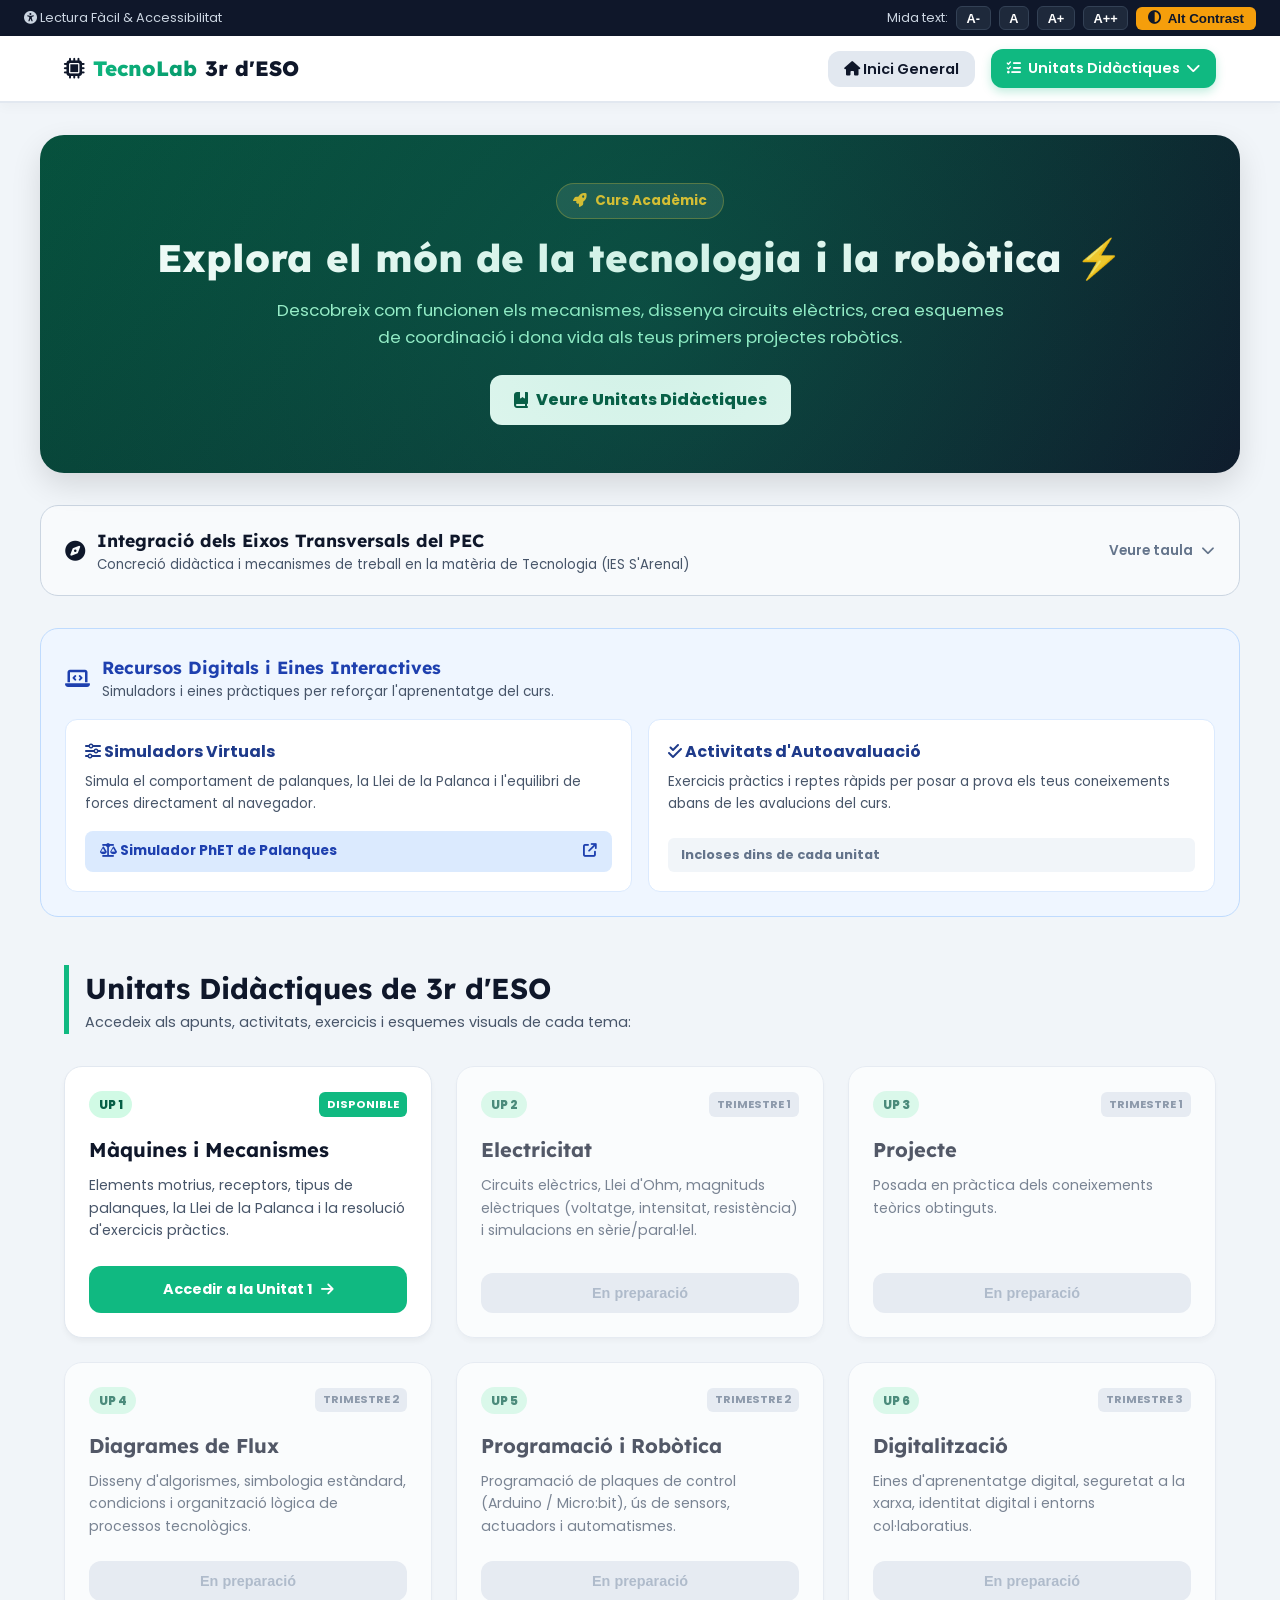
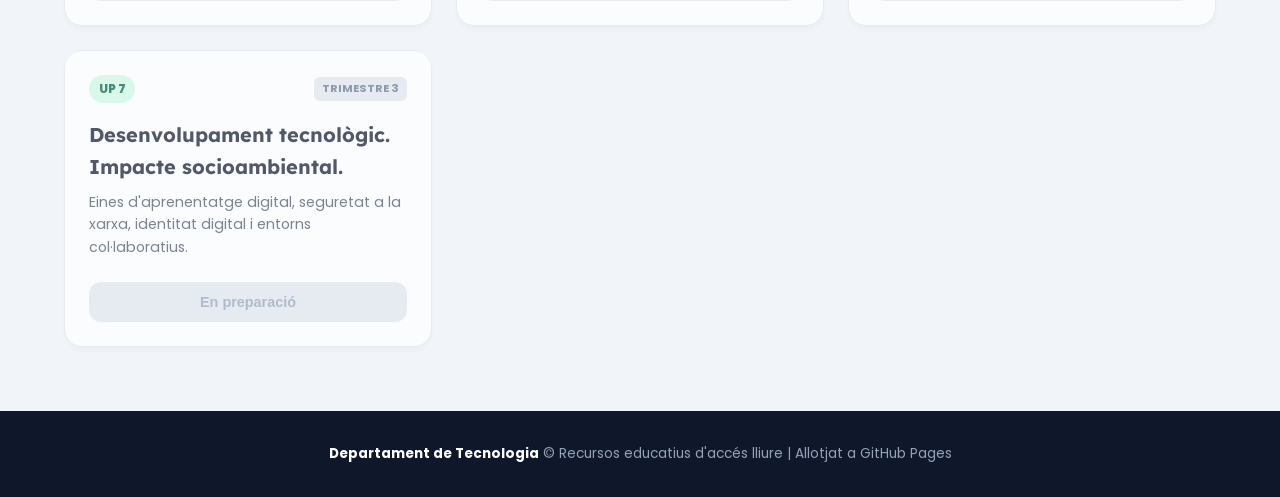
==== 3eso/index.html @ e0a0b4c8 "menu desplegable" ====
<!DOCTYPE html>
<html lang="ca" class="scroll-smooth">
<head>
    <meta charset="UTF-8">
    <meta name="viewport" content="width=device-width, initial-scale=1.0">
    <title>3r d'ESO - Tecnologia | TecnoLab</title>
    <!-- Fonts modernes i accessibles -->
    <link rel="preconnect" href="https://fonts.googleapis.com">
    <link rel="preconnect" href="https://fonts.gstatic.com" crossorigin>
    <link href="https://fonts.googleapis.com/css2?family=Lexend:wght@400;600;800&family=Poppins:wght@400;600;700&display=swap" rel="stylesheet">
    <!-- FontAwesome per a icones molones -->
    <link rel="stylesheet" href="https://cdnjs.cloudflare.com/ajax/libs/font-awesome/6.4.0/css/all.min.css">
    
    <style>
        :root {
            --primary: #10b981;
            --primary-hover: #059669;
            --accent: #f59e0b;
            --bg-main: #f1f5f9;
            --card-bg: #ffffff;
            --text-main: #0f172a;
            --text-muted: #475569;
            --radius: 18px;
        }

        * {
            box-sizing: border-box;
            margin: 0;
            padding: 0;
        }

        body {
            font-family: 'Poppins', sans-serif;
            line-height: 1.6;
            color: var(--text-main);
            background-color: var(--bg-main);
            transition: all 0.2s ease;
        }

        /* Ajustos d'accessibilitat de mida de font */
        body.font-size-sm { font-size: 14px; }
        body.font-size-base { font-size: 16px; }
        body.font-size-lg { font-size: 18px; }
        body.font-size-xl { font-size: 20px; }

        /* Mode Alt Contrast */
        body.high-contrast {
            background-color: #000000 !important;
            color: #ffffff !important;
        }
        body.high-contrast header,
        body.high-contrast .card,
        body.high-contrast .recursos-box,
        body.high-contrast .accessibility-bar {
            background-color: #121212 !important;
            color: #ffffff !important;
            border-color: #ffff00 !important;
        }
        body.high-contrast .text-muted,
        body.high-contrast p {
            color: #e2e8f0 !important;
        }
        body.high-contrast a {
            color: #ffff00 !important;
        }

        h1, h2, h3, .logo {
            font-family: 'Lexend', sans-serif;
        }

        /* Barra d'Accessibilitat */
        .accessibility-bar {
            background-color: #0f172a;
            color: #cbd5e1;
            font-size: 0.8rem;
            padding: 0.4rem 1.5rem;
            display: flex;
            justify-content: space-between;
            align-items: center;
            flex-wrap: wrap;
            gap: 0.5rem;
        }

        .access-controls {
            display: flex;
            align-items: center;
            gap: 0.5rem;
        }

        .btn-access {
            background-color: #1e293b;
            color: white;
            border: 1px solid #334155;
            padding: 0.2rem 0.6rem;
            border-radius: 6px;
            cursor: pointer;
            font-weight: bold;
            font-size: 0.8rem;
            transition: background 0.2s;
        }

        .btn-access:hover {
            background-color: #334155;
        }

        .btn-contrast {
            background-color: #f59e0b;
            color: #0f172a;
            font-weight: 700;
            border: none;
            padding: 0.25rem 0.75rem;
            border-radius: 6px;
            cursor: pointer;
            display: flex;
            align-items: center;
            gap: 0.4rem;
        }

        /* Capçalera i Navegació */
        header {
            background-color: rgba(255, 255, 255, 0.95);
            backdrop-filter: blur(8px);
            border-bottom: 2px solid #e2e8f0;
            position: sticky;
            top: 0;
            z-index: 1000;
            box-shadow: 0 4px 12px rgba(0,0,0,0.03);
        }

        .header-container {
            max-width: 1200px;
            margin: 0 auto;
            display: flex;
            justify-content: space-between;
            align-items: center;
            padding: 0.8rem 1.5rem;
        }

        .logo a {
            font-size: 1.3rem;
            font-weight: 800;
            color: var(--text-main);
            text-decoration: none;
            display: flex;
            align-items: center;
            gap: 0.5rem;
        }

        .logo span {
            background: linear-gradient(135deg, #10b981, #059669);
            -webkit-background-clip: text;
            -webkit-text-fill-color: transparent;
        }

        nav ul {
            list-style: none;
            display: flex;
            gap: 1rem;
            align-items: center;
        }

        nav a {
            text-decoration: none;
            color: var(--text-main);
            font-weight: 600;
            font-size: 0.9rem;
            padding: 0.5rem 1rem;
            border-radius: 12px;
            transition: all 0.2s ease;
        }

        .btn-home {
            background-color: #e2e8f0;
        }
        .btn-home:hover {
            background-color: #cbd5e1;
        }

        /* Submenús */
        .dropdown {
            position: relative;
        }

        .btn-dropdown {
            background-color: var(--primary);
            color: white !important;
            box-shadow: 0 4px 10px rgba(16, 185, 129, 0.25);
            display: flex;
            align-items: center;
            gap: 0.4rem;
        }

        .btn-dropdown:hover {
            background-color: var(--primary-hover);
        }

        .dropdown-menu {
            display: none;
            position: absolute;
            right: 0;
            top: 110%;
            background-color: #ffffff;
            box-shadow: 0 10px 25px -5px rgba(0, 0, 0, 0.1);
            border: 1px solid #e2e8f0;
            border-radius: 14px;
            min-width: 260px;
            flex-direction: column;
            overflow: hidden;
            padding: 0.4rem;
        }

        .dropdown:hover .dropdown-menu {
            display: flex;
        }

        .dropdown-menu a {
            padding: 0.65rem 0.9rem;
            border-radius: 8px;
            display: flex;
            align-items: center;
            gap: 0.5rem;
            font-size: 0.85rem;
        }

        .dropdown-menu a:hover {
            background-color: #f1f5f9;
        }

        /* Banner Hero */
        .hero {
            max-width: 1200px;
            margin: 2rem auto;
            padding: 3rem 1.5rem;
            text-align: center;
            background: linear-gradient(135deg, #064e3b, #0f172a);
            color: white;
            border-radius: 24px;
            box-shadow: 0 12px 30px rgba(0, 0, 0, 0.12);
            position: relative;
            overflow: hidden;
        }

        .hero::before {
            content: "";
            position: absolute;
            top: -50%;
            left: -50%;
            width: 200%;
            height: 200%;
            background: radial-gradient(circle, rgba(16, 185, 129, 0.2) 0%, transparent 60%);
            pointer-events: none;
        }

        .hero-badge {
            display: inline-flex;
            align-items: center;
            gap: 0.5rem;
            background-color: rgba(255, 255, 255, 0.1);
            color: #fbbf24;
            padding: 0.4rem 1rem;
            border-radius: 30px;
            font-size: 0.85rem;
            font-weight: 700;
            margin-bottom: 1rem;
            border: 1px solid rgba(251, 191, 36, 0.3);
        }

        .hero h1 {
            font-size: 2.4rem;
            font-weight: 800;
            margin-bottom: 1rem;
            line-height: 1.2;
        }

        .hero p {
            font-size: 1.05rem;
            color: #a7f3d0;
            max-width: 750px;
            margin: 0 auto 1.5rem auto;
        }

        .btn-hero {
            display: inline-flex;
            align-items: center;
            gap: 0.5rem;
            background-color: white;
            color: #064e3b;
            font-weight: 800;
            padding: 0.75rem 1.5rem;
            border-radius: 12px;
            text-decoration: none;
            transition: all 0.2s ease;
        }

        .btn-hero:hover {
            background-color: #d1fae5;
            transform: translateY(-2px);
        }

        /* Secció Recursos Generals */
        .recursos-box {
            max-width: 1200px;
            margin: 2rem auto;
            padding: 1.5rem;
            background-color: #eff6ff;
            border: 1px solid #bfdbfe;
            border-radius: var(--radius);
        }

        .recursos-title {
            display: flex;
            align-items: center;
            gap: 0.75rem;
            margin-bottom: 1rem;
            color: #1e40af;
        }

        .recursos-grid {
            display: grid;
            grid-template-columns: repeat(auto-fit, minmax(280px, 1fr));
            gap: 1rem;
        }

        .recurs-card {
            background: white;
            padding: 1.2rem;
            border-radius: 12px;
            border: 1px solid #dbeafe;
            display: flex;
            flex-direction: column;
            justify-content: space-between;
        }

        .recurs-card h4 {
            font-size: 1rem;
            color: #1e3a8a;
            margin-bottom: 0.4rem;
        }

        .recurs-card p {
            font-size: 0.85rem;
            color: #475569;
            margin-bottom: 1rem;
        }

        .btn-simulador {
            display: inline-flex;
            align-items: center;
            justify-content: space-between;
            background-color: #dbeafe;
            color: #1e40af;
            font-weight: 700;
            font-size: 0.85rem;
            padding: 0.6rem 0.9rem;
            border-radius: 8px;
            text-decoration: none;
            transition: background 0.2s;
        }

        .btn-simulador:hover {
            background-color: #bfdbfe;
        }

        /* Secció d'Unitats Didàctiques */
        .section-container {
            max-width: 1200px;
            margin: 3rem auto;
            padding: 0 1.5rem;
        }

        .section-header {
            margin-bottom: 2rem;
            border-left: 5px solid var(--primary);
            padding-left: 1rem;
        }

        .section-header h2 {
            font-size: 1.8rem;
            color: var(--text-main);
        }

        .units-grid {
            display: grid;
            grid-template-columns: repeat(auto-fit, minmax(280px, 1fr));
            gap: 1.5rem;
        }

        .unit-card {
            background-color: var(--card-bg);
            border-radius: var(--radius);
            border: 1px solid #e2e8f0;
            padding: 1.5rem;
            box-shadow: 0 4px 6px -1px rgba(0,0,0,0.05);
            transition: all 0.3s ease;
            display: flex;
            flex-direction: column;
            justify-content: space-between;
        }

        .unit-card:hover {
            transform: translateY(-5px);
            box-shadow: 0 15px 20px -5px rgba(0, 0, 0, 0.08);
        }

        .unit-card.disabled {
            opacity: 0.7;
        }

        .unit-card.disabled:hover {
            transform: none;
            box-shadow: 0 4px 6px -1px rgba(0,0,0,0.05);
        }

        .card-top {
            display: flex;
            justify-content: space-between;
            align-items: center;
            margin-bottom: 1rem;
        }

        .badge-ud {
            background-color: #d1fae5;
            color: #065f46;
            font-weight: 800;
            font-size: 0.75rem;
            padding: 0.25rem 0.6rem;
            border-radius: 20px;
            text-transform: uppercase;
        }

        .badge-status {
            font-size: 0.7rem;
            font-weight: 700;
            padding: 0.2rem 0.5rem;
            border-radius: 6px;
            text-transform: uppercase;
        }

        .status-available {
            background-color: #10b981;
            color: white;
        }

        .status-pending {
            background-color: #e2e8f0;
            color: #64748b;
        }

        .unit-card h3 {
            font-size: 1.25rem;
            margin-bottom: 0.5rem;
            color: var(--text-main);
        }

        .unit-card p {
            font-size: 0.88rem;
            color: var(--text-muted);
            margin-bottom: 1.5rem;
        }

        .btn-unit {
            display: flex;
            align-items: center;
            justify-content: center;
            gap: 0.5rem;
            width: 100%;
            text-decoration: none;
            padding: 0.75rem 1rem;
            border-radius: 12px;
            font-weight: 700;
            font-size: 0.9rem;
            transition: all 0.2s;
            border: none;
        }

        .btn-available {
            background-color: var(--primary);
            color: white;
            cursor: pointer;
        }

        .btn-available:hover {
            background-color: var(--primary-hover);
        }

        .btn-disabled {
            background-color: #e2e8f0;
            color: #94a3b8;
            cursor: not-allowed;
        }

        footer {
            background-color: #0f172a;
            color: #94a3b8;
            text-align: center;
            padding: 2rem 1rem;
            font-size: 0.85rem;
            margin-top: 4rem;
        }

        footer strong { color: white; }

        @media (max-width: 768px) {
            .header-container {
                flex-direction: column;
                gap: 1rem;
            }
            .hero h1 { font-size: 1.8rem; }
            .hero p { font-size: 0.95rem; }
        }
    </style>
</head>
<body class="font-size-base">

    <!-- Barra d'Accessibilitat -->
    <div class="accessibility-bar">
        <div>
            <i class="fa-solid fa-universal-access text-yellow-400"></i>
            <span>Lectura Fàcil & Accessibilitat</span>
        </div>
        <div class="access-controls">
            <span>Mida text:</span>
            <button onclick="setFontSize('sm')" class="btn-access" title="Text Petit">A-</button>
            <button onclick="setFontSize('base')" class="btn-access" title="Text Normal">A</button>
            <button onclick="setFontSize('lg')" class="btn-access" title="Text Gran">A+</button>
            <button onclick="setFontSize('xl')" class="btn-access" title="Text Molt Gran">A++</button>
            <button onclick="toggleHighContrast()" class="btn-contrast">
                <i class="fa-solid fa-circle-half-stroke"></i> Alt Contrast
            </button>
        </div>
    </div>

    <header>
        <div class="header-container">
            <div class="logo">
                <a href="../index.html">
                    <i class="fa-solid fa-microchip text-emerald-600"></i>
                    <span>TecnoLab</span> 3r d'ESO
                </a>
            </div>
            
            <nav>
                <ul>
                    <li><a href="../index.html" class="btn-home"><i class="fa-solid fa-house"></i> Inici General</a></li>
                    
                    <li class="dropdown">
                        <a href="#" class="btn-dropdown"><i class="fa-solid fa-list-check"></i> Unitats Didàctiques <i class="fa-solid fa-chevron-down text-xs"></i></a>
                        <div class="dropdown-menu">
                            <a href="3ESO_U1_espai_estudi.html"><i class="fa-solid fa-gears text-emerald-600"></i> UP 1: Màquines i Mecanismes</a>
                            <a href="#"><i class="fa-solid fa-bolt text-slate-400"></i> UP 2: Electricitat</a>
                            <a href="#"><i class="fa-solid fa-bolt text-slate-400"></i> UP 3: Projecte</a>
                            <a href="#"><i class="fa-solid fa-diagram-project text-slate-400"></i> UP 4: Diagrames de Flux</a>
                            <a href="#"><i class="fa-solid fa-robot text-slate-400"></i> UP 5: Robòtica</a>
                            <a href="#"><i class="fa-solid fa-laptop-code text-slate-400"></i> UP 6: Digitalització</a>
                            <a href="#"><i class="fa-solid fa-laptop-code text-slate-400"></i> UP 7: Desenvolupament tecnològic. Impacte socioambiental.</a>
                            
                        </div>
                    </li>
                </ul>
            </nav>
        </div>
    </header>

    <main>
        <!-- Hero Section -->
        <section class="hero">
            <div class="hero-badge">
                <i class="fa-solid fa-rocket"></i> Curs Acadèmic
            </div>
            <h1>Explora el món de la tecnologia i la robòtica ⚡</h1>
            <p>Descobreix com funcionen els mecanismes, dissenya circuits elèctrics, crea esquemes de coordinació i dona vida als teus primers projectes robòtics.</p>
            <a href="#unitats" class="btn-hero">
                <i class="fa-solid fa-book-bookmark"></i> Veure Unitats Didàctiques
            </a>
        </section>

        <!-- Secció Eixos Transversals (PEC) - Desplegable -->
        <section class="recursos-box" style="background-color: #f8fafc; border-color: #cbd5e1; margin-bottom: 2rem; padding: 0; overflow: hidden;">
            <details style="width: 100%;">
                <summary style="padding: 1.25rem 1.5rem; cursor: pointer; list-style: none; display: flex; align-items: center; justify-content: space-between; user-select: none; transition: background-color 0.2s;" onmouseover="this.style.backgroundColor='#f1f5f9'" onmouseout="this.style.backgroundColor='transparent'">
                    <div class="recursos-title" style="color: #0f172a; margin-bottom: 0; display: flex; align-items: center; gap: 0.75rem;">
                        <i class="fa-solid fa-compass fa-lg text-emerald-600"></i>
                        <div>
                            <h3 style="font-size: 1.1rem; font-weight:700; margin: 0;">Integració dels Eixos Transversals del PEC</h3>
                            <p style="font-size:0.83rem; color:#475569; margin: 0;">Concreció didàctica i mecanismes de treball en la matèria de Tecnologia (IES S'Arenal)</p>
                        </div>
                    </div>
                    <div style="display: flex; align-items: center; gap: 0.5rem; color: #64748b; font-size: 0.85rem; font-weight: 600;">
                        <span class="text-desplegar">Veure taula</span>
                        <i class="fa-solid fa-chevron-down icon-arrow" style="transition: transform 0.3s ease;"></i>
                    </div>
                </summary>

                <div style="padding: 0 1.5rem 1.5rem 1.5rem; border-top: 1px solid #e2e8f0; margin-top: 0.5rem; padding-top: 1rem;">
                    <div style="overflow-x: auto;">
                        <table style="width: 100%; border-collapse: collapse; font-size: 0.85rem; background: white; border-radius: 12px; overflow: hidden; box-shadow: 0 2px 4px rgba(0,0,0,0.04);">
                            <thead>
                                <tr style="background-color: #1e293b; color: white; text-align: left;">
                                    <th style="padding: 0.75rem 1rem; border-bottom: 2px solid #0f172a;">Eix Transversal del PEC</th>
                                    <th style="padding: 0.75rem 1rem; border-bottom: 2px solid #0f172a;">Descripció de la Concreció Didàctica</th>
                                    <th style="padding: 0.75rem 1rem; border-bottom: 2px solid #0f172a;">Mecanismes de Treball / Activitats</th>
                                </tr>
                            </thead>
                            <tbody>
                                <tr style="border-bottom: 1px solid #e2e8f0;">
                                    <td style="padding: 0.75rem 1rem; font-weight: 700; color: #0f172a;">Comprensió Lectora i Expressió (PLC)</td>
                                    <td style="padding: 0.75rem 1rem; color: #334155;">Treball sistemàtic del vocabulari específic de la matèria, cerca d'informació i lectura crítica.</td>
                                    <td style="padding: 0.75rem 1rem; color: #334155;">Glossaris temàtics, lectura de textos, exposicions orals.</td>
                                </tr>
                                <tr style="border-bottom: 1px solid #e2e8f0; background-color: #f8fafc;">
                                    <td style="padding: 0.75rem 1rem; font-weight: 700; color: #0f172a;">Competència Digital i Pensament Crític</td>
                                    <td style="padding: 0.75rem 1rem; color: #334155;">Ús ètic i responsable de les eines digitals i programari específic de la matèria.</td>
                                    <td style="padding: 0.75rem 1rem; color: #334155;">AULA Virtual, cerca guiada, eines col·laboratives.</td>
                                </tr>
                                <tr style="border-bottom: 1px solid #e2e8f0;">
                                    <td style="padding: 0.75rem 1rem; font-weight: 700; color: #0f172a;">Coeducació, Igualtat i Diversitat</td>
                                    <td style="padding: 0.75rem 1rem; color: #334155;">Eliminació d'estereotips, visibilització de referents femenins i llenguatge inclusiu.</td>
                                </tr>
                                <tr style="border-bottom: 1px solid #e2e8f0; background-color: #f8fafc;">
                                    <td style="padding: 0.75rem 1rem; font-weight: 700; color: #0f172a;">Desenvolupament Sostenible i Entorn Local</td>
                                    <td style="padding: 0.75rem 1rem; color: #334155;">Connexió dels continguts amb el medi ambient i la realitat socioeconòmica de S'Arenal i Mallorca.</td>
                                    <td style="padding: 0.75rem 1rem; color: #334155;">Projectes de recerca sobre l'entorn local i dades IBESTAT.</td>
                                </tr>
                                <tr>
                                    <td style="padding: 0.75rem 1rem; font-weight: 700; color: #0f172a;">Convivència i Treball Cooperatiu</td>
                                    <td style="padding: 0.75rem 1rem; color: #334155;">Promoció del diàleg, resolució pacífica de conflictes i treball en equip heterogeni.</td>
                                    <td style="padding: 0.75rem 1rem; color: #334155;">Rols cooperatius assignats, coavaluació de tasques.</td>
                                </tr>
                            </tbody>
                        </table>
                    </div>
                </div>
            </details>
        </section>

        <!-- Secció Recursos Digitals Generals -->
        <section class="recursos-box">
            <div class="recursos-title">
                <i class="fa-solid fa-laptop-code fa-lg"></i>
                <div>
                    <h3 style="font-size: 1.1rem; font-weight:700;">Recursos Digitals i Eines Interactives</h3>
                    <p style="font-size:0.85rem; color:#475569;">Simuladors i eines pràctiques per reforçar l'aprenentatge del curs.</p>
                </div>
            </div>

            <div class="recursos-grid">
                <div class="recurs-card">
                    <div>
                        <h4><i class="fa-solid fa-sliders text-blue-600 mr-1"></i> Simuladors Virtuals</h4>
                        <p>Simula el comportament de palanques, la Llei de la Palanca i l'equilibri de forces directament al navegador.</p>
                    </div>
                    <a href="https://phet.colorado.edu/sims/html/balancing-act/latest/balancing-act_es_ES.html" target="_blank" rel="noopener noreferrer" class="btn-simulador">
                        <span><i class="fa-solid fa-scale-balanced mr-1"></i> Simulador PhET de Palanques</span>
                        <i class="fa-solid fa-arrow-up-right-from-square"></i>
                    </a>
                </div>

                <div class="recurs-card">
                    <div>
                        <h4><i class="fa-solid fa-check-double text-indigo-600 mr-1"></i> Activitats d'Autoavaluació</h4>
                        <p>Exercicis pràctics i reptes ràpids per posar a prova els teus coneixements abans de les avalucions del curs.</p>
                    </div>
                    <span style="font-size:0.8rem; font-weight:700; color:#64748b; background:#f1f5f9; padding:0.4rem 0.8rem; border-radius:6px; display:inline-block;">Incloses dins de cada unitat</span>
                </div>
            </div>
        </section>

        <!-- Graella d'Unitats Didàctiques -->
        <section id="unitats" class="section-container">
            <div class="section-header">
                <h2>Unitats Didàctiques de 3r d'ESO</h2>
                <p style="color:var(--text-muted); font-size:0.9rem;">Accedeix als apunts, activitats, exercicis i esquemes visuals de cada tema:</p>
            </div>

            <div class="units-grid">
                
                <!-- UP 1 (Disponible) -->
                <article class="unit-card">
                    <div>
                        <div class="card-top">
                            <span class="badge-ud">UP 1</span>
                            <span class="badge-status status-available">Disponible</span>
                        </div>
                        <h3>Màquines i Mecanismes</h3>
                        <p>Elements motrius, receptors, tipus de palanques, la Llei de la Palanca i la resolució d'exercicis pràctics.</p>
                    </div>
                    <a href="3ESO_U1_espai_estudi.html" class="btn-unit btn-available">
                        Accedir a la Unitat 1 <i class="fa-solid fa-arrow-right"></i>
                    </a>
                </article>

                <!-- UP 2 (En preparació) -->
                <article class="unit-card disabled">
                    <div>
                        <div class="card-top">
                            <span class="badge-ud">UP 2</span>
                            <span class="badge-status status-pending">Trimestre 1</span>
                        </div>
                        <h3>Electricitat</h3>
                        <p>Circuits elèctrics, Llei d'Ohm, magnituds elèctriques (voltatge, intensitat, resistència) i simulacions en sèrie/paral·lel.</p>
                    </div>
                    <button disabled class="btn-unit btn-disabled">
                        En preparació
                    </button>
                </article>

                <!-- UP 3 (En preparació) -->
                <article class="unit-card disabled">
                    <div>
                        <div class="card-top">
                            <span class="badge-ud">UP 3</span>
                            <span class="badge-status status-pending">Trimestre 1</span>
                        </div>
                        <h3>Projecte</h3>
                        <p>Posada en pràctica dels coneixements teòrics obtinguts.</p>
                    </div>
                    <button disabled class="btn-unit btn-disabled">
                        En preparació
                    </button>
                </article>

                <!-- UP 4 (En preparació) -->
                <article class="unit-card disabled">
                    <div>
                        <div class="card-top">
                            <span class="badge-ud">UP 4</span>
                            <span class="badge-status status-pending">Trimestre 2</span>
                        </div>
                        <h3>Diagrames de Flux</h3>
                        <p>Disseny d'algorismes, simbologia estàndard, condicions i organització lògica de processos tecnològics.</p>
                    </div>
                    <button disabled class="btn-unit btn-disabled">
                        En preparació
                    </button>
                </article>

                <!-- UP 5 (En preparació) -->
                <article class="unit-card disabled">
                    <div>
                        <div class="card-top">
                            <span class="badge-ud">UP 5</span>
                            <span class="badge-status status-pending">Trimestre 2</span>
                        </div>
                        <h3>Programació i Robòtica</h3>
                        <p>Programació de plaques de control (Arduino / Micro:bit), ús de sensors, actuadors i automatismes.</p>
                    </div>
                    <button disabled class="btn-unit btn-disabled">
                        En preparació
                    </button>
                </article>

                <!-- UP 6 (En preparació) -->
                <article class="unit-card disabled">
                    <div>
                        <div class="card-top">
                            <span class="badge-ud">UP 6</span>
                            <span class="badge-status status-pending">Trimestre 3</span>
                        </div>
                        <h3>Digitalització</h3>
                        <p>Eines d'aprenentatge digital, seguretat a la xarxa, identitat digital i entorns col·laboratius.</p>
                    </div>
                    <button disabled class="btn-unit btn-disabled">
                        En preparació
                    </button>
                </article>

                <!-- UP 7 (En preparació) -->
                <article class="unit-card disabled">
                    <div>
                        <div class="card-top">
                            <span class="badge-ud">UP 7</span>
                            <span class="badge-status status-pending">Trimestre 3</span>
                        </div>
                        <h3>Desenvolupament tecnològic. Impacte socioambiental.</h3>
                        <p>Eines d'aprenentatge digital, seguretat a la xarxa, identitat digital i entorns col·laboratius.</p>
                    </div>
                    <button disabled class="btn-unit btn-disabled">
                        En preparació
                    </button>
                </article>

            </div>
        </section>
    </main>

    <footer>
        <p><strong>Departament de Tecnologia</strong> &copy; Recursos educatius d'accés lliure | Allotjat a GitHub Pages</p>
    </footer>

    <!-- Scripts d'Accessibilitat -->
    <script>
        function setFontSize(size) {
            document.body.classList.remove('font-size-sm', 'font-size-base', 'font-size-lg', 'font-size-xl');
            document.body.classList.add('font-size-' + size);
        }

        function toggleHighContrast() {
            document.body.classList.toggle('high-contrast');
        }
    </script>
</body>
</html>
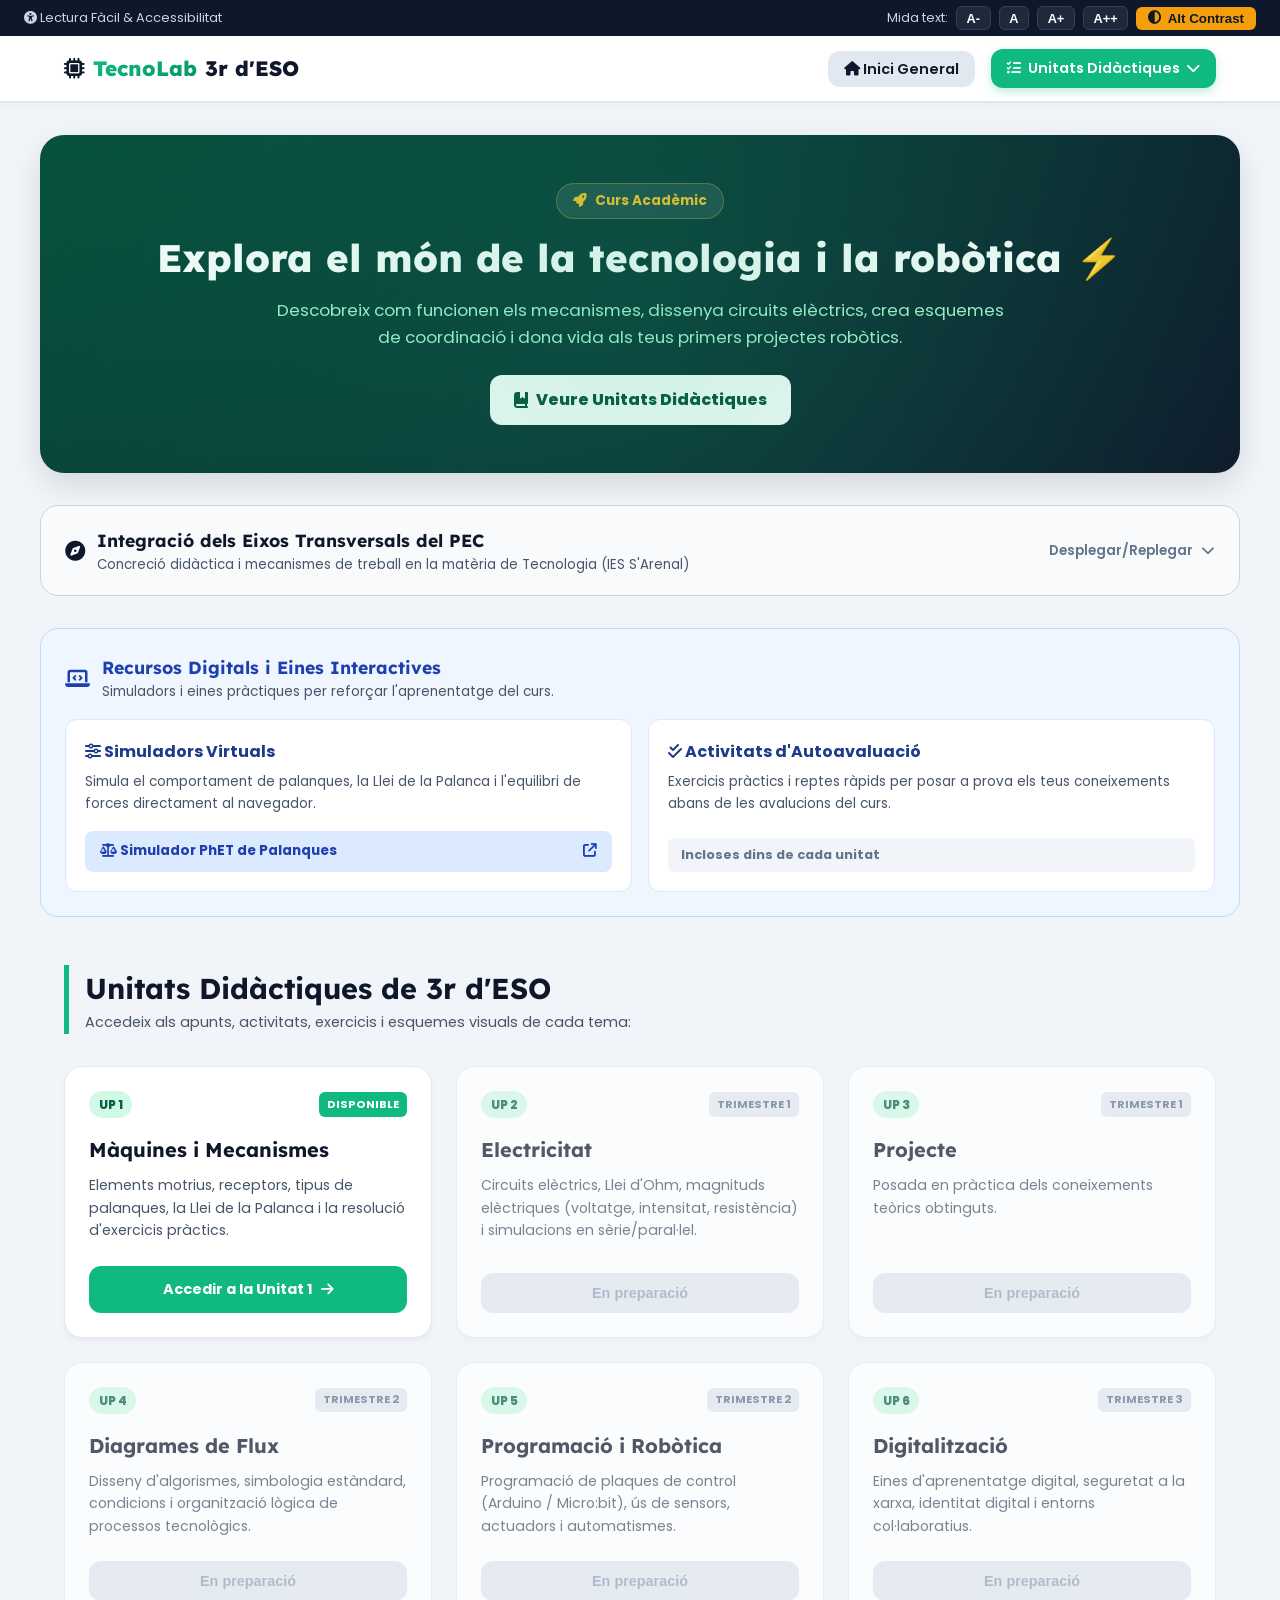
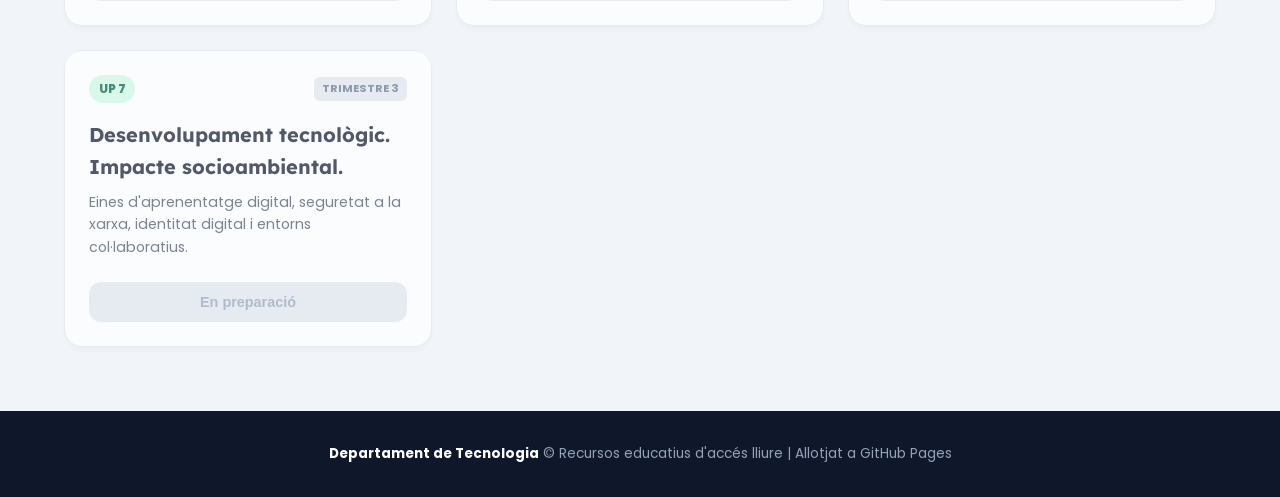
==== commit 10ea3623: "menu desplegable, canvi nom" ====
--- a/3eso/index.html
+++ b/3eso/index.html
@@ -586,7 +586,7 @@
                         </div>
                     </div>
                     <div style="display: flex; align-items: center; gap: 0.5rem; color: #64748b; font-size: 0.85rem; font-weight: 600;">
-                        <span class="text-desplegar">Veure taula</span>
+                        <span class="text-desplegar">Desplegar/Replegar</span>
                         <i class="fa-solid fa-chevron-down icon-arrow" style="transition: transform 0.3s ease;"></i>
                     </div>
                 </summary>
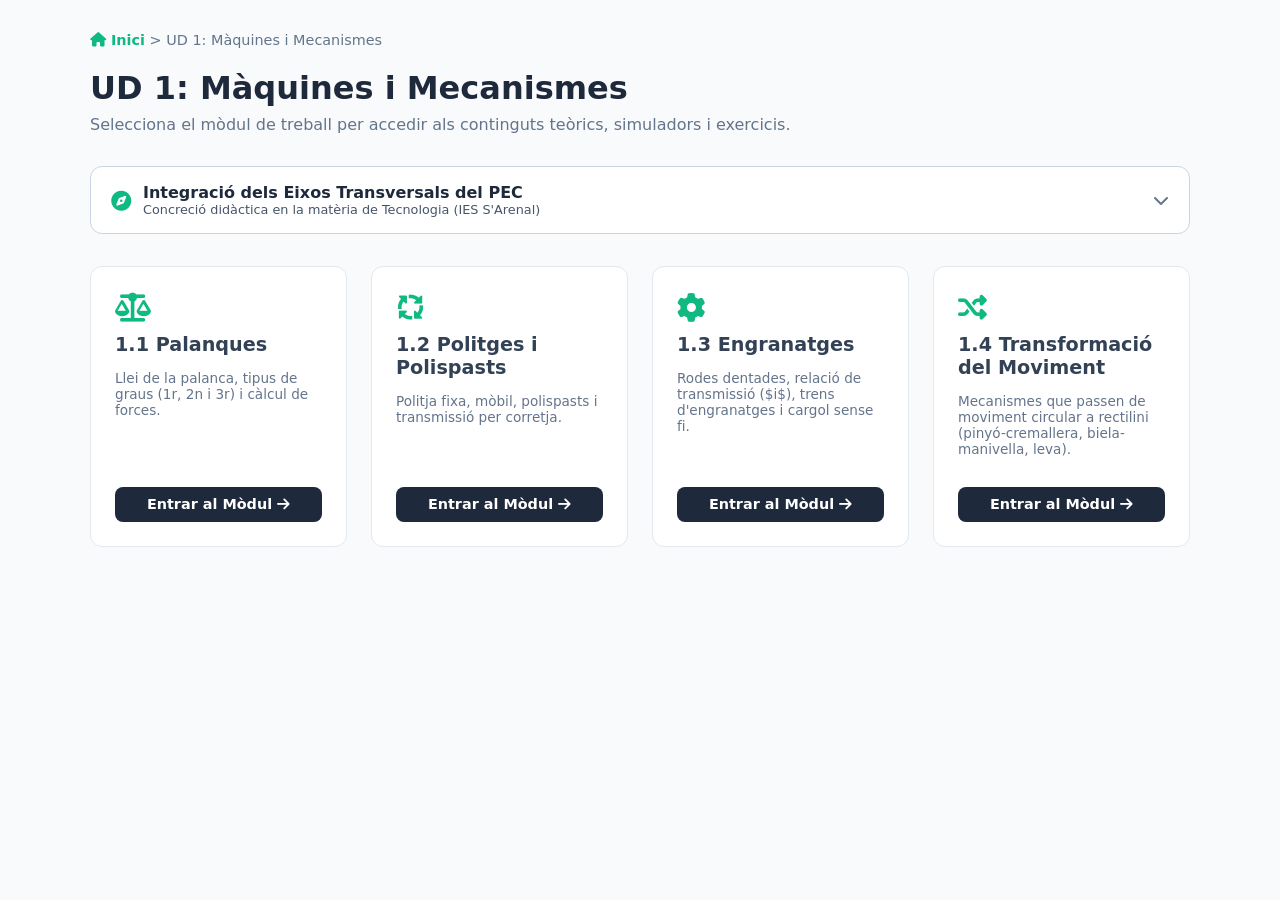
==== commit 4f992672: "redisseny 3r amb visió de futur" ====
--- a/3eso/index.html
+++ b/3eso/index.html
@@ -1,802 +1,123 @@
 <!DOCTYPE html>
-<html lang="ca" class="scroll-smooth">
+<html lang="ca">
 <head>
     <meta charset="UTF-8">
     <meta name="viewport" content="width=device-width, initial-scale=1.0">
-    <title>3r d'ESO - Tecnologia | TecnoLab</title>
-    <!-- Fonts modernes i accessibles -->
-    <link rel="preconnect" href="https://fonts.googleapis.com">
-    <link rel="preconnect" href="https://fonts.gstatic.com" crossorigin>
-    <link href="https://fonts.googleapis.com/css2?family=Lexend:wght@400;600;800&family=Poppins:wght@400;600;700&display=swap" rel="stylesheet">
-    <!-- FontAwesome per a icones molones -->
+    <title>UD 1: Màquines i Mecanismes | Tecnologia 3r ESO</title>
     <link rel="stylesheet" href="https://cdnjs.cloudflare.com/ajax/libs/font-awesome/6.4.0/css/all.min.css">
-    
     <style>
-        :root {
-            --primary: #10b981;
-            --primary-hover: #059669;
-            --accent: #f59e0b;
-            --bg-main: #f1f5f9;
-            --card-bg: #ffffff;
-            --text-main: #0f172a;
-            --text-muted: #475569;
-            --radius: 18px;
-        }
-
-        * {
-            box-sizing: border-box;
-            margin: 0;
-            padding: 0;
-        }
-
-        body {
-            font-family: 'Poppins', sans-serif;
-            line-height: 1.6;
-            color: var(--text-main);
-            background-color: var(--bg-main);
-            transition: all 0.2s ease;
-        }
-
-        /* Ajustos d'accessibilitat de mida de font */
-        body.font-size-sm { font-size: 14px; }
-        body.font-size-base { font-size: 16px; }
-        body.font-size-lg { font-size: 18px; }
-        body.font-size-xl { font-size: 20px; }
-
-        /* Mode Alt Contrast */
-        body.high-contrast {
-            background-color: #000000 !important;
-            color: #ffffff !important;
-        }
-        body.high-contrast header,
-        body.high-contrast .card,
-        body.high-contrast .recursos-box,
-        body.high-contrast .accessibility-bar {
-            background-color: #121212 !important;
-            color: #ffffff !important;
-            border-color: #ffff00 !important;
-        }
-        body.high-contrast .text-muted,
-        body.high-contrast p {
-            color: #e2e8f0 !important;
-        }
-        body.high-contrast a {
-            color: #ffff00 !important;
-        }
-
-        h1, h2, h3, .logo {
-            font-family: 'Lexend', sans-serif;
-        }
-
-        /* Barra d'Accessibilitat */
-        .accessibility-bar {
-            background-color: #0f172a;
-            color: #cbd5e1;
-            font-size: 0.8rem;
-            padding: 0.4rem 1.5rem;
-            display: flex;
-            justify-content: space-between;
-            align-items: center;
-            flex-wrap: wrap;
-            gap: 0.5rem;
-        }
-
-        .access-controls {
-            display: flex;
-            align-items: center;
-            gap: 0.5rem;
-        }
-
-        .btn-access {
-            background-color: #1e293b;
-            color: white;
-            border: 1px solid #334155;
-            padding: 0.2rem 0.6rem;
-            border-radius: 6px;
-            cursor: pointer;
-            font-weight: bold;
-            font-size: 0.8rem;
-            transition: background 0.2s;
-        }
-
-        .btn-access:hover {
-            background-color: #334155;
-        }
-
-        .btn-contrast {
-            background-color: #f59e0b;
-            color: #0f172a;
-            font-weight: 700;
-            border: none;
-            padding: 0.25rem 0.75rem;
-            border-radius: 6px;
-            cursor: pointer;
-            display: flex;
-            align-items: center;
-            gap: 0.4rem;
-        }
-
-        /* Capçalera i Navegació */
-        header {
-            background-color: rgba(255, 255, 255, 0.95);
-            backdrop-filter: blur(8px);
-            border-bottom: 2px solid #e2e8f0;
-            position: sticky;
-            top: 0;
-            z-index: 1000;
-            box-shadow: 0 4px 12px rgba(0,0,0,0.03);
-        }
-
-        .header-container {
-            max-width: 1200px;
-            margin: 0 auto;
-            display: flex;
-            justify-content: space-between;
-            align-items: center;
-            padding: 0.8rem 1.5rem;
-        }
-
-        .logo a {
-            font-size: 1.3rem;
-            font-weight: 800;
-            color: var(--text-main);
-            text-decoration: none;
-            display: flex;
-            align-items: center;
-            gap: 0.5rem;
-        }
-
-        .logo span {
-            background: linear-gradient(135deg, #10b981, #059669);
-            -webkit-background-clip: text;
-            -webkit-text-fill-color: transparent;
-        }
-
-        nav ul {
-            list-style: none;
-            display: flex;
-            gap: 1rem;
-            align-items: center;
-        }
-
-        nav a {
-            text-decoration: none;
-            color: var(--text-main);
-            font-weight: 600;
-            font-size: 0.9rem;
-            padding: 0.5rem 1rem;
-            border-radius: 12px;
-            transition: all 0.2s ease;
-        }
-
-        .btn-home {
-            background-color: #e2e8f0;
-        }
-        .btn-home:hover {
-            background-color: #cbd5e1;
-        }
-
-        /* Submenús */
-        .dropdown {
-            position: relative;
-        }
-
-        .btn-dropdown {
-            background-color: var(--primary);
-            color: white !important;
-            box-shadow: 0 4px 10px rgba(16, 185, 129, 0.25);
-            display: flex;
-            align-items: center;
-            gap: 0.4rem;
-        }
-
-        .btn-dropdown:hover {
-            background-color: var(--primary-hover);
-        }
-
-        .dropdown-menu {
-            display: none;
-            position: absolute;
-            right: 0;
-            top: 110%;
-            background-color: #ffffff;
-            box-shadow: 0 10px 25px -5px rgba(0, 0, 0, 0.1);
-            border: 1px solid #e2e8f0;
-            border-radius: 14px;
-            min-width: 260px;
-            flex-direction: column;
-            overflow: hidden;
-            padding: 0.4rem;
-        }
-
-        .dropdown:hover .dropdown-menu {
-            display: flex;
-        }
-
-        .dropdown-menu a {
-            padding: 0.65rem 0.9rem;
-            border-radius: 8px;
-            display: flex;
-            align-items: center;
-            gap: 0.5rem;
-            font-size: 0.85rem;
-        }
-
-        .dropdown-menu a:hover {
-            background-color: #f1f5f9;
-        }
-
-        /* Banner Hero */
-        .hero {
-            max-width: 1200px;
-            margin: 2rem auto;
-            padding: 3rem 1.5rem;
-            text-align: center;
-            background: linear-gradient(135deg, #064e3b, #0f172a);
-            color: white;
-            border-radius: 24px;
-            box-shadow: 0 12px 30px rgba(0, 0, 0, 0.12);
-            position: relative;
-            overflow: hidden;
-        }
-
-        .hero::before {
-            content: "";
-            position: absolute;
-            top: -50%;
-            left: -50%;
-            width: 200%;
-            height: 200%;
-            background: radial-gradient(circle, rgba(16, 185, 129, 0.2) 0%, transparent 60%);
-            pointer-events: none;
-        }
-
-        .hero-badge {
-            display: inline-flex;
-            align-items: center;
-            gap: 0.5rem;
-            background-color: rgba(255, 255, 255, 0.1);
-            color: #fbbf24;
-            padding: 0.4rem 1rem;
-            border-radius: 30px;
-            font-size: 0.85rem;
-            font-weight: 700;
-            margin-bottom: 1rem;
-            border: 1px solid rgba(251, 191, 36, 0.3);
-        }
-
-        .hero h1 {
-            font-size: 2.4rem;
-            font-weight: 800;
-            margin-bottom: 1rem;
-            line-height: 1.2;
-        }
-
-        .hero p {
-            font-size: 1.05rem;
-            color: #a7f3d0;
-            max-width: 750px;
-            margin: 0 auto 1.5rem auto;
-        }
-
-        .btn-hero {
-            display: inline-flex;
-            align-items: center;
-            gap: 0.5rem;
-            background-color: white;
-            color: #064e3b;
-            font-weight: 800;
-            padding: 0.75rem 1.5rem;
-            border-radius: 12px;
-            text-decoration: none;
-            transition: all 0.2s ease;
-        }
-
-        .btn-hero:hover {
-            background-color: #d1fae5;
-            transform: translateY(-2px);
-        }
-
-        /* Secció Recursos Generals */
-        .recursos-box {
-            max-width: 1200px;
-            margin: 2rem auto;
-            padding: 1.5rem;
-            background-color: #eff6ff;
-            border: 1px solid #bfdbfe;
-            border-radius: var(--radius);
-        }
-
-        .recursos-title {
-            display: flex;
-            align-items: center;
-            gap: 0.75rem;
-            margin-bottom: 1rem;
-            color: #1e40af;
-        }
-
-        .recursos-grid {
-            display: grid;
-            grid-template-columns: repeat(auto-fit, minmax(280px, 1fr));
-            gap: 1rem;
-        }
-
-        .recurs-card {
-            background: white;
-            padding: 1.2rem;
-            border-radius: 12px;
-            border: 1px solid #dbeafe;
-            display: flex;
-            flex-direction: column;
-            justify-content: space-between;
-        }
-
-        .recurs-card h4 {
-            font-size: 1rem;
-            color: #1e3a8a;
-            margin-bottom: 0.4rem;
-        }
-
-        .recurs-card p {
-            font-size: 0.85rem;
-            color: #475569;
-            margin-bottom: 1rem;
-        }
-
-        .btn-simulador {
-            display: inline-flex;
-            align-items: center;
-            justify-content: space-between;
-            background-color: #dbeafe;
-            color: #1e40af;
-            font-weight: 700;
-            font-size: 0.85rem;
-            padding: 0.6rem 0.9rem;
-            border-radius: 8px;
-            text-decoration: none;
-            transition: background 0.2s;
-        }
-
-        .btn-simulador:hover {
-            background-color: #bfdbfe;
-        }
-
-        /* Secció d'Unitats Didàctiques */
-        .section-container {
-            max-width: 1200px;
-            margin: 3rem auto;
-            padding: 0 1.5rem;
-        }
-
-        .section-header {
-            margin-bottom: 2rem;
-            border-left: 5px solid var(--primary);
-            padding-left: 1rem;
-        }
-
-        .section-header h2 {
-            font-size: 1.8rem;
-            color: var(--text-main);
-        }
-
-        .units-grid {
-            display: grid;
-            grid-template-columns: repeat(auto-fit, minmax(280px, 1fr));
-            gap: 1.5rem;
-        }
-
-        .unit-card {
-            background-color: var(--card-bg);
-            border-radius: var(--radius);
-            border: 1px solid #e2e8f0;
-            padding: 1.5rem;
-            box-shadow: 0 4px 6px -1px rgba(0,0,0,0.05);
-            transition: all 0.3s ease;
-            display: flex;
-            flex-direction: column;
-            justify-content: space-between;
-        }
-
-        .unit-card:hover {
-            transform: translateY(-5px);
-            box-shadow: 0 15px 20px -5px rgba(0, 0, 0, 0.08);
-        }
-
-        .unit-card.disabled {
-            opacity: 0.7;
-        }
-
-        .unit-card.disabled:hover {
-            transform: none;
-            box-shadow: 0 4px 6px -1px rgba(0,0,0,0.05);
-        }
-
-        .card-top {
-            display: flex;
-            justify-content: space-between;
-            align-items: center;
-            margin-bottom: 1rem;
-        }
-
-        .badge-ud {
-            background-color: #d1fae5;
-            color: #065f46;
-            font-weight: 800;
-            font-size: 0.75rem;
-            padding: 0.25rem 0.6rem;
-            border-radius: 20px;
-            text-transform: uppercase;
-        }
-
-        .badge-status {
-            font-size: 0.7rem;
-            font-weight: 700;
-            padding: 0.2rem 0.5rem;
-            border-radius: 6px;
-            text-transform: uppercase;
-        }
-
-        .status-available {
-            background-color: #10b981;
-            color: white;
-        }
-
-        .status-pending {
-            background-color: #e2e8f0;
-            color: #64748b;
-        }
-
-        .unit-card h3 {
-            font-size: 1.25rem;
-            margin-bottom: 0.5rem;
-            color: var(--text-main);
-        }
-
-        .unit-card p {
-            font-size: 0.88rem;
-            color: var(--text-muted);
-            margin-bottom: 1.5rem;
-        }
-
-        .btn-unit {
-            display: flex;
-            align-items: center;
-            justify-content: center;
-            gap: 0.5rem;
-            width: 100%;
-            text-decoration: none;
-            padding: 0.75rem 1rem;
-            border-radius: 12px;
-            font-weight: 700;
-            font-size: 0.9rem;
-            transition: all 0.2s;
-            border: none;
-        }
-
-        .btn-available {
-            background-color: var(--primary);
-            color: white;
-            cursor: pointer;
-        }
-
-        .btn-available:hover {
-            background-color: var(--primary-hover);
-        }
-
-        .btn-disabled {
-            background-color: #e2e8f0;
-            color: #94a3b8;
-            cursor: not-allowed;
-        }
-
-        footer {
-            background-color: #0f172a;
-            color: #94a3b8;
-            text-align: center;
-            padding: 2rem 1rem;
-            font-size: 0.85rem;
-            margin-top: 4rem;
-        }
-
-        footer strong { color: white; }
-
-        @media (max-width: 768px) {
-            .header-container {
-                flex-direction: column;
-                gap: 1rem;
-            }
-            .hero h1 { font-size: 1.8rem; }
-            .hero p { font-size: 0.95rem; }
-        }
+        /* Estils generals reutilitzats del lloc web */
+        :root { --primary: #1e293b; --accent: #10b981; --bg: #f8fafc; }
+        body { font-family: system-ui, -apple-system, sans-serif; background: var(--bg); color: #334155; margin: 0; padding: 2rem; }
+        .container { max-width: 1100px; margin: 0 auto; }
+        .breadcrumb { font-size: 0.9rem; color: #64748b; margin-bottom: 1rem; }
+        .breadcrumb a { color: var(--accent); text-decoration: none; font-weight: 600; }
+        .grid-modules { display: grid; grid-template-columns: repeat(auto-fit, minmax(240px, 1fr)); gap: 1.5rem; margin-top: 2rem; }
+        .card-module { background: white; border-radius: 12px; padding: 1.5rem; border: 1px solid #e2e8f0; display: flex; flex-direction: column; justify-content: space-between; transition: transform 0.2s, box-shadow 0.2s; }
+        .card-module:hover { transform: translateY(-3px); box-shadow: 0 10px 15px -3px rgba(0,0,0,0.1); }
+        .btn-action { display: inline-block; padding: 0.6rem 1rem; background: var(--primary); color: white; border-radius: 8px; text-decoration: none; text-align: center; font-weight: 600; margin-top: 1rem; font-size: 0.9rem; }
+        .btn-action:hover { background: #0f172a; }
+        details summary::-webkit-details-marker { display: none; }
+        details[open] .icon-arrow { transform: rotate(180deg); }
     </style>
 </head>
-<body class="font-size-base">
+<body>
+    <div class="container">
+        <nav class="breadcrumb">
+            <a href="index.html"><i class="fa-solid fa-house"></i> Inici</a> &gt; <span>UD 1: Màquines i Mecanismes</span>
+        </nav>
 
-    <!-- Barra d'Accessibilitat -->
-    <div class="accessibility-bar">
-        <div>
-            <i class="fa-solid fa-universal-access text-yellow-400"></i>
-            <span>Lectura Fàcil & Accessibilitat</span>
-        </div>
-        <div class="access-controls">
-            <span>Mida text:</span>
-            <button onclick="setFontSize('sm')" class="btn-access" title="Text Petit">A-</button>
-            <button onclick="setFontSize('base')" class="btn-access" title="Text Normal">A</button>
-            <button onclick="setFontSize('lg')" class="btn-access" title="Text Gran">A+</button>
-            <button onclick="setFontSize('xl')" class="btn-access" title="Text Molt Gran">A++</button>
-            <button onclick="toggleHighContrast()" class="btn-contrast">
-                <i class="fa-solid fa-circle-half-stroke"></i> Alt Contrast
-            </button>
-        </div>
-    </div>
-
-    <header>
-        <div class="header-container">
-            <div class="logo">
-                <a href="../index.html">
-                    <i class="fa-solid fa-microchip text-emerald-600"></i>
-                    <span>TecnoLab</span> 3r d'ESO
-                </a>
-            </div>
-            
-            <nav>
-                <ul>
-                    <li><a href="../index.html" class="btn-home"><i class="fa-solid fa-house"></i> Inici General</a></li>
-                    
-                    <li class="dropdown">
-                        <a href="#" class="btn-dropdown"><i class="fa-solid fa-list-check"></i> Unitats Didàctiques <i class="fa-solid fa-chevron-down text-xs"></i></a>
-                        <div class="dropdown-menu">
-                            <a href="3ESO_U1_espai_estudi.html"><i class="fa-solid fa-gears text-emerald-600"></i> UP 1: Màquines i Mecanismes</a>
-                            <a href="#"><i class="fa-solid fa-bolt text-slate-400"></i> UP 2: Electricitat</a>
-                            <a href="#"><i class="fa-solid fa-bolt text-slate-400"></i> UP 3: Projecte</a>
-                            <a href="#"><i class="fa-solid fa-diagram-project text-slate-400"></i> UP 4: Diagrames de Flux</a>
-                            <a href="#"><i class="fa-solid fa-robot text-slate-400"></i> UP 5: Robòtica</a>
-                            <a href="#"><i class="fa-solid fa-laptop-code text-slate-400"></i> UP 6: Digitalització</a>
-                            <a href="#"><i class="fa-solid fa-laptop-code text-slate-400"></i> UP 7: Desenvolupament tecnològic. Impacte socioambiental.</a>
-                            
-                        </div>
-                    </li>
-                </ul>
-            </nav>
-        </div>
-    </header>
-
-    <main>
-        <!-- Hero Section -->
-        <section class="hero">
-            <div class="hero-badge">
-                <i class="fa-solid fa-rocket"></i> Curs Acadèmic
-            </div>
-            <h1>Explora el món de la tecnologia i la robòtica ⚡</h1>
-            <p>Descobreix com funcionen els mecanismes, dissenya circuits elèctrics, crea esquemes de coordinació i dona vida als teus primers projectes robòtics.</p>
-            <a href="#unitats" class="btn-hero">
-                <i class="fa-solid fa-book-bookmark"></i> Veure Unitats Didàctiques
-            </a>
-        </section>
+        <header style="margin-bottom: 2rem;">
+            <h1 style="color: var(--primary); font-size: 2rem; margin-bottom: 0.5rem;">UD 1: Màquines i Mecanismes</h1>
+            <p style="color: #64748b; margin: 0;">Selecciona el mòdul de treball per accedir als continguts teòrics, simuladors i exercicis.</p>
+        </header>
 
         <!-- Secció Eixos Transversals (PEC) - Desplegable -->
-        <section class="recursos-box" style="background-color: #f8fafc; border-color: #cbd5e1; margin-bottom: 2rem; padding: 0; overflow: hidden;">
-            <details style="width: 100%;">
-                <summary style="padding: 1.25rem 1.5rem; cursor: pointer; list-style: none; display: flex; align-items: center; justify-content: space-between; user-select: none; transition: background-color 0.2s;" onmouseover="this.style.backgroundColor='#f1f5f9'" onmouseout="this.style.backgroundColor='transparent'">
-                    <div class="recursos-title" style="color: #0f172a; margin-bottom: 0; display: flex; align-items: center; gap: 0.75rem;">
-                        <i class="fa-solid fa-compass fa-lg text-emerald-600"></i>
+        <section style="background-color: white; border: 1px solid #cbd5e1; border-radius: 12px; margin-bottom: 2rem; overflow: hidden;">
+            <details>
+                <summary style="padding: 1rem 1.25rem; cursor: pointer; display: flex; align-items: center; justify-content: space-between; user-select: none;">
+                    <div style="display: flex; align-items: center; gap: 0.75rem;">
+                        <i class="fa-solid fa-compass fa-lg text-emerald-600" style="color: var(--accent);"></i>
                         <div>
-                            <h3 style="font-size: 1.1rem; font-weight:700; margin: 0;">Integració dels Eixos Transversals del PEC</h3>
-                            <p style="font-size:0.83rem; color:#475569; margin: 0;">Concreció didàctica i mecanismes de treball en la matèria de Tecnologia (IES S'Arenal)</p>
+                            <h3 style="font-size: 1rem; font-weight:700; margin: 0; color: var(--primary);">Integració dels Eixos Transversals del PEC</h3>
+                            <p style="font-size:0.8rem; color:#475569; margin: 0;">Concreció didàctica en la matèria de Tecnologia (IES S'Arenal)</p>
                         </div>
                     </div>
-                    <div style="display: flex; align-items: center; gap: 0.5rem; color: #64748b; font-size: 0.85rem; font-weight: 600;">
-                        <span class="text-desplegar">Desplegar/Replegar</span>
-                        <i class="fa-solid fa-chevron-down icon-arrow" style="transition: transform 0.3s ease;"></i>
-                    </div>
+                    <i class="fa-solid fa-chevron-down icon-arrow" style="transition: transform 0.3s; color: #64748b;"></i>
                 </summary>
-
-                <div style="padding: 0 1.5rem 1.5rem 1.5rem; border-top: 1px solid #e2e8f0; margin-top: 0.5rem; padding-top: 1rem;">
-                    <div style="overflow-x: auto;">
-                        <table style="width: 100%; border-collapse: collapse; font-size: 0.85rem; background: white; border-radius: 12px; overflow: hidden; box-shadow: 0 2px 4px rgba(0,0,0,0.04);">
-                            <thead>
-                                <tr style="background-color: #1e293b; color: white; text-align: left;">
-                                    <th style="padding: 0.75rem 1rem; border-bottom: 2px solid #0f172a;">Eix Transversal del PEC</th>
-                                    <th style="padding: 0.75rem 1rem; border-bottom: 2px solid #0f172a;">Descripció de la Concreció Didàctica</th>
-                                    <th style="padding: 0.75rem 1rem; border-bottom: 2px solid #0f172a;">Mecanismes de Treball / Activitats</th>
-                                </tr>
-                            </thead>
-                            <tbody>
-                                <tr style="border-bottom: 1px solid #e2e8f0;">
-                                    <td style="padding: 0.75rem 1rem; font-weight: 700; color: #0f172a;">Comprensió Lectora i Expressió (PLC)</td>
-                                    <td style="padding: 0.75rem 1rem; color: #334155;">Treball sistemàtic del vocabulari específic de la matèria, cerca d'informació i lectura crítica.</td>
-                                    <td style="padding: 0.75rem 1rem; color: #334155;">Glossaris temàtics, lectura de textos, exposicions orals.</td>
-                                </tr>
-                                <tr style="border-bottom: 1px solid #e2e8f0; background-color: #f8fafc;">
-                                    <td style="padding: 0.75rem 1rem; font-weight: 700; color: #0f172a;">Competència Digital i Pensament Crític</td>
-                                    <td style="padding: 0.75rem 1rem; color: #334155;">Ús ètic i responsable de les eines digitals i programari específic de la matèria.</td>
-                                    <td style="padding: 0.75rem 1rem; color: #334155;">AULA Virtual, cerca guiada, eines col·laboratives.</td>
-                                </tr>
-                                <tr style="border-bottom: 1px solid #e2e8f0;">
-                                    <td style="padding: 0.75rem 1rem; font-weight: 700; color: #0f172a;">Coeducació, Igualtat i Diversitat</td>
-                                    <td style="padding: 0.75rem 1rem; color: #334155;">Eliminació d'estereotips, visibilització de referents femenins i llenguatge inclusiu.</td>
-                                </tr>
-                                <tr style="border-bottom: 1px solid #e2e8f0; background-color: #f8fafc;">
-                                    <td style="padding: 0.75rem 1rem; font-weight: 700; color: #0f172a;">Desenvolupament Sostenible i Entorn Local</td>
-                                    <td style="padding: 0.75rem 1rem; color: #334155;">Connexió dels continguts amb el medi ambient i la realitat socioeconòmica de S'Arenal i Mallorca.</td>
-                                    <td style="padding: 0.75rem 1rem; color: #334155;">Projectes de recerca sobre l'entorn local i dades IBESTAT.</td>
-                                </tr>
-                                <tr>
-                                    <td style="padding: 0.75rem 1rem; font-weight: 700; color: #0f172a;">Convivència i Treball Cooperatiu</td>
-                                    <td style="padding: 0.75rem 1rem; color: #334155;">Promoció del diàleg, resolució pacífica de conflictes i treball en equip heterogeni.</td>
-                                    <td style="padding: 0.75rem 1rem; color: #334155;">Rols cooperatius assignats, coavaluació de tasques.</td>
-                                </tr>
-                            </tbody>
-                        </table>
-                    </div>
+                <div style="padding: 1rem 1.25rem; border-top: 1px solid #e2e8f0; background: #f8fafc;">
+                    <table style="width: 100%; border-collapse: collapse; font-size: 0.83rem; background: white; border-radius: 8px; overflow: hidden;">
+                        <thead>
+                            <tr style="background-color: var(--primary); color: white; text-align: left;">
+                                <th style="padding: 0.6rem; width: 30%;">Eix PEC</th>
+                                <th style="padding: 0.6rem; width: 40%;">Concreció Didàctica</th>
+                                <th style="padding: 0.6rem; width: 30%;">Mecanismes / Activitats</th>
+                            </tr>
+                        </thead>
+                        <tbody>
+                            <tr style="border-bottom: 1px solid #e2e8f0;">
+                                <td style="padding: 0.6rem; font-weight: bold;">PLC (Comprensió)</td>
+                                <td style="padding: 0.6rem;">Vocabulari tècnic i lectura crítica.</td>
+                                <td style="padding: 0.6rem;">Glossaris i resolució de problemes.</td>
+                            </tr>
+                            <tr style="border-bottom: 1px solid #e2e8f0;">
+                                <td style="padding: 0.6rem; font-weight: bold;">Digital / Crític</td>
+                                <td style="padding: 0.6rem;">Ús de simuladors i eines col·laboratives.</td>
+                                <td style="padding: 0.6rem;">Simuladors interactius de mecanismes.</td>
+                            </tr>
+                            <tr style="border-bottom: 1px solid #e2e8f0;">
+                                <td style="padding: 0.6rem; font-weight: bold;">Sostenibilitat Local</td>
+                                <td style="padding: 0.6rem;">Eficiència energètica i entorn de Mallorca.</td>
+                                <td style="padding: 0.6rem;">Estudi de màquines industrials locals.</td>
+                            </tr>
+                        </tbody>
+                    </table>
                 </div>
             </details>
         </section>
 
-        <!-- Secció Recursos Digitals Generals -->
-        <section class="recursos-box">
-            <div class="recursos-title">
-                <i class="fa-solid fa-laptop-code fa-lg"></i>
+        <!-- Grid dels 4 Subblocs -->
+        <main class="grid-modules">
+            <!-- Subbloc 1.1 -->
+            <article class="card-module">
                 <div>
-                    <h3 style="font-size: 1.1rem; font-weight:700;">Recursos Digitals i Eines Interactives</h3>
-                    <p style="font-size:0.85rem; color:#475569;">Simuladors i eines pràctiques per reforçar l'aprenentatge del curs.</p>
+                    <div style="color: var(--accent); font-size: 1.8rem; margin-bottom: 0.5rem;"><i class="fa-solid fa-scale-balanced"></i></div>
+                    <h2 style="font-size: 1.2rem; margin: 0 0 0.5rem 0;">1.1 Palanques</h2>
+                    <p style="font-size: 0.85rem; color: #64748b;">Llei de la palanca, tipus de graus (1r, 2n i 3r) i càlcul de forces.</p>
                 </div>
-            </div>
+                <a href="3ESO_U1_1_palanques.html" class="btn-action">Entrar al Mòdul <i class="fa-solid fa-arrow-right"></i></a>
+            </article>
 
-            <div class="recursos-grid">
-                <div class="recurs-card">
-                    <div>
-                        <h4><i class="fa-solid fa-sliders text-blue-600 mr-1"></i> Simuladors Virtuals</h4>
-                        <p>Simula el comportament de palanques, la Llei de la Palanca i l'equilibri de forces directament al navegador.</p>
-                    </div>
-                    <a href="https://phet.colorado.edu/sims/html/balancing-act/latest/balancing-act_es_ES.html" target="_blank" rel="noopener noreferrer" class="btn-simulador">
-                        <span><i class="fa-solid fa-scale-balanced mr-1"></i> Simulador PhET de Palanques</span>
-                        <i class="fa-solid fa-arrow-up-right-from-square"></i>
-                    </a>
+            <!-- Subbloc 1.2 -->
+            <article class="card-module">
+                <div>
+                    <div style="color: var(--accent); font-size: 1.8rem; margin-bottom: 0.5rem;"><i class="fa-solid fa-arrows-spin"></i></div>
+                    <h2 style="font-size: 1.2rem; margin: 0 0 0.5rem 0;">1.2 Politges i Polispasts</h2>
+                    <p style="font-size: 0.85rem; color: #64748b;">Politja fixa, mòbil, polispasts i transmissió per corretja.</p>
                 </div>
+                <a href="3ESO_U1_2_politges.html" class="btn-action">Entrar al Mòdul <i class="fa-solid fa-arrow-right"></i></a>
+            </article>
 
-                <div class="recurs-card">
-                    <div>
-                        <h4><i class="fa-solid fa-check-double text-indigo-600 mr-1"></i> Activitats d'Autoavaluació</h4>
-                        <p>Exercicis pràctics i reptes ràpids per posar a prova els teus coneixements abans de les avalucions del curs.</p>
-                    </div>
-                    <span style="font-size:0.8rem; font-weight:700; color:#64748b; background:#f1f5f9; padding:0.4rem 0.8rem; border-radius:6px; display:inline-block;">Incloses dins de cada unitat</span>
+            <!-- Subbloc 1.3 -->
+            <article class="card-module">
+                <div>
+                    <div style="color: var(--accent); font-size: 1.8rem; margin-bottom: 0.5rem;"><i class="fa-solid fa-gear"></i></div>
+                    <h2 style="font-size: 1.2rem; margin: 0 0 0.5rem 0;">1.3 Engranatges</h2>
+                    <p style="font-size: 0.85rem; color: #64748b;">Rodes dentades, relació de transmissió ($i$), trens d'engranatges i cargol sense fi.</p>
                 </div>
-            </div>
-        </section>
+                <a href="3ESO_U1_3_engranatges.html" class="btn-action">Entrar al Mòdul <i class="fa-solid fa-arrow-right"></i></a>
+            </article>
 
-        <!-- Graella d'Unitats Didàctiques -->
-        <section id="unitats" class="section-container">
-            <div class="section-header">
-                <h2>Unitats Didàctiques de 3r d'ESO</h2>
-                <p style="color:var(--text-muted); font-size:0.9rem;">Accedeix als apunts, activitats, exercicis i esquemes visuals de cada tema:</p>
-            </div>
-
-            <div class="units-grid">
-                
-                <!-- UP 1 (Disponible) -->
-                <article class="unit-card">
-                    <div>
-                        <div class="card-top">
-                            <span class="badge-ud">UP 1</span>
-                            <span class="badge-status status-available">Disponible</span>
-                        </div>
-                        <h3>Màquines i Mecanismes</h3>
-                        <p>Elements motrius, receptors, tipus de palanques, la Llei de la Palanca i la resolució d'exercicis pràctics.</p>
-                    </div>
-                    <a href="3ESO_U1_espai_estudi.html" class="btn-unit btn-available">
-                        Accedir a la Unitat 1 <i class="fa-solid fa-arrow-right"></i>
-                    </a>
-                </article>
-
-                <!-- UP 2 (En preparació) -->
-                <article class="unit-card disabled">
-                    <div>
-                        <div class="card-top">
-                            <span class="badge-ud">UP 2</span>
-                            <span class="badge-status status-pending">Trimestre 1</span>
-                        </div>
-                        <h3>Electricitat</h3>
-                        <p>Circuits elèctrics, Llei d'Ohm, magnituds elèctriques (voltatge, intensitat, resistència) i simulacions en sèrie/paral·lel.</p>
-                    </div>
-                    <button disabled class="btn-unit btn-disabled">
-                        En preparació
-                    </button>
-                </article>
-
-                <!-- UP 3 (En preparació) -->
-                <article class="unit-card disabled">
-                    <div>
-                        <div class="card-top">
-                            <span class="badge-ud">UP 3</span>
-                            <span class="badge-status status-pending">Trimestre 1</span>
-                        </div>
-                        <h3>Projecte</h3>
-                        <p>Posada en pràctica dels coneixements teòrics obtinguts.</p>
-                    </div>
-                    <button disabled class="btn-unit btn-disabled">
-                        En preparació
-                    </button>
-                </article>
-
-                <!-- UP 4 (En preparació) -->
-                <article class="unit-card disabled">
-                    <div>
-                        <div class="card-top">
-                            <span class="badge-ud">UP 4</span>
-                            <span class="badge-status status-pending">Trimestre 2</span>
-                        </div>
-                        <h3>Diagrames de Flux</h3>
-                        <p>Disseny d'algorismes, simbologia estàndard, condicions i organització lògica de processos tecnològics.</p>
-                    </div>
-                    <button disabled class="btn-unit btn-disabled">
-                        En preparació
-                    </button>
-                </article>
-
-                <!-- UP 5 (En preparació) -->
-                <article class="unit-card disabled">
-                    <div>
-                        <div class="card-top">
-                            <span class="badge-ud">UP 5</span>
-                            <span class="badge-status status-pending">Trimestre 2</span>
-                        </div>
-                        <h3>Programació i Robòtica</h3>
-                        <p>Programació de plaques de control (Arduino / Micro:bit), ús de sensors, actuadors i automatismes.</p>
-                    </div>
-                    <button disabled class="btn-unit btn-disabled">
-                        En preparació
-                    </button>
-                </article>
-
-                <!-- UP 6 (En preparació) -->
-                <article class="unit-card disabled">
-                    <div>
-                        <div class="card-top">
-                            <span class="badge-ud">UP 6</span>
-                            <span class="badge-status status-pending">Trimestre 3</span>
-                        </div>
-                        <h3>Digitalització</h3>
-                        <p>Eines d'aprenentatge digital, seguretat a la xarxa, identitat digital i entorns col·laboratius.</p>
-                    </div>
-                    <button disabled class="btn-unit btn-disabled">
-                        En preparació
-                    </button>
-                </article>
-
-                <!-- UP 7 (En preparació) -->
-                <article class="unit-card disabled">
-                    <div>
-                        <div class="card-top">
-                            <span class="badge-ud">UP 7</span>
-                            <span class="badge-status status-pending">Trimestre 3</span>
-                        </div>
-                        <h3>Desenvolupament tecnològic. Impacte socioambiental.</h3>
-                        <p>Eines d'aprenentatge digital, seguretat a la xarxa, identitat digital i entorns col·laboratius.</p>
-                    </div>
-                    <button disabled class="btn-unit btn-disabled">
-                        En preparació
-                    </button>
-                </article>
-
-            </div>
-        </section>
-    </main>
-
-    <footer>
-        <p><strong>Departament de Tecnologia</strong> &copy; Recursos educatius d'accés lliure | Allotjat a GitHub Pages</p>
-    </footer>
-
-    <!-- Scripts d'Accessibilitat -->
-    <script>
-        function setFontSize(size) {
-            document.body.classList.remove('font-size-sm', 'font-size-base', 'font-size-lg', 'font-size-xl');
-            document.body.classList.add('font-size-' + size);
-        }
-
-        function toggleHighContrast() {
-            document.body.classList.toggle('high-contrast');
-        }
-    </script>
+            <!-- Subbloc 1.4 -->
+            <article class="card-module">
+                <div>
+                    <div style="color: var(--accent); font-size: 1.8rem; margin-bottom: 0.5rem;"><i class="fa-solid fa-shuffle"></i></div>
+                    <h2 style="font-size: 1.2rem; margin: 0 0 0.5rem 0;">1.4 Transformació del Moviment</h2>
+                    <p style="font-size: 0.85rem; color: #64748b;">Mecanismes que passen de moviment circular a rectilini (pinyó-cremallera, biela-manivella, leva).</p>
+                </div>
+                <a href="3ESO_U1_4_transformacio.html" class="btn-action">Entrar al Mòdul <i class="fa-solid fa-arrow-right"></i></a>
+            </article>
+        </main>
+    </div>
 </body>
 </html>
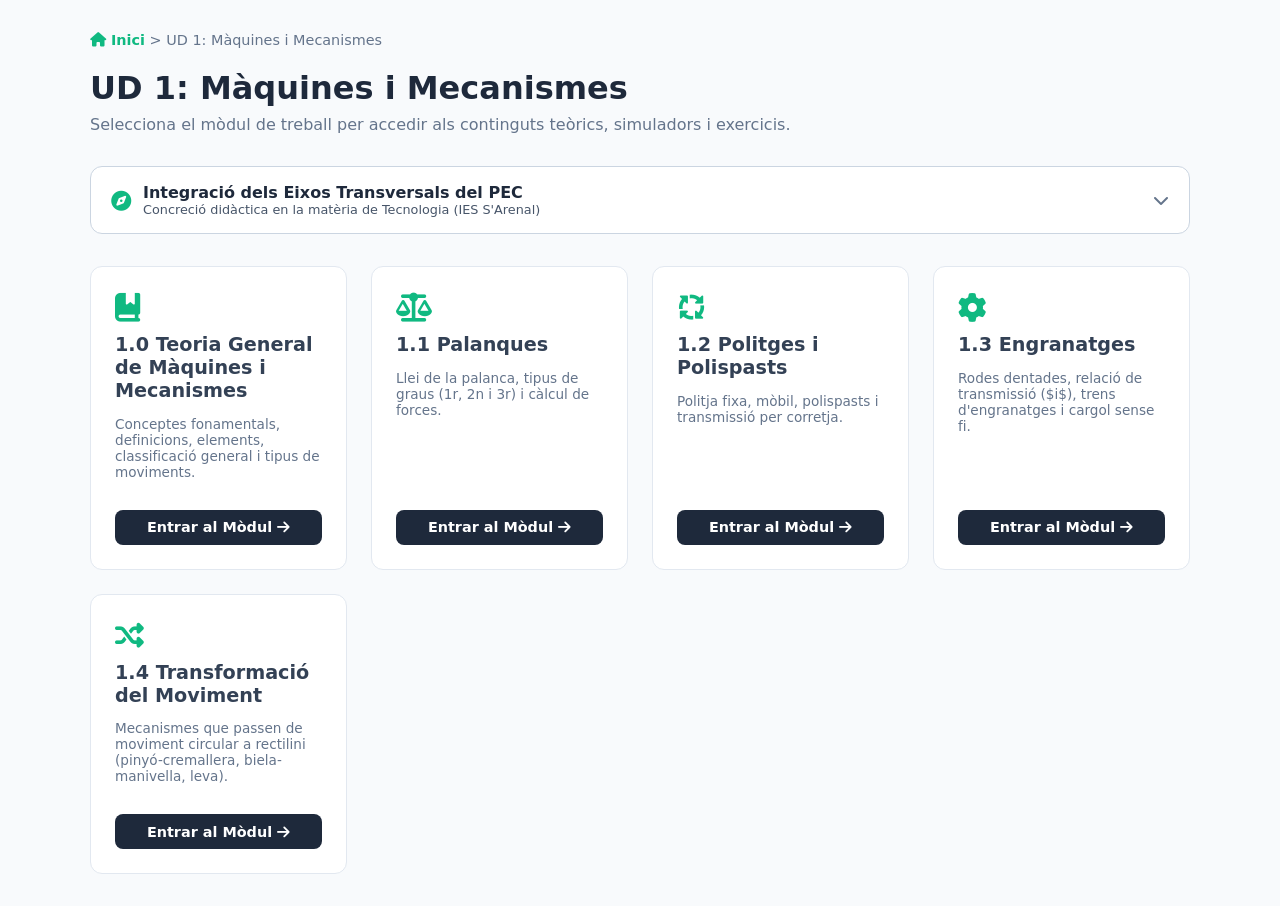
==== commit bb2439ab: "nou index amb opció 0" ====
--- a/3eso/index.html
+++ b/3eso/index.html
@@ -76,8 +76,18 @@
             </details>
         </section>
 
-        <!-- Grid dels 4 Subblocs -->
+        <!-- Grid dels Subblocs -->
         <main class="grid-modules">
+            <!-- Subbloc 1.0 (Nova pastilla afegida) -->
+            <article class="card-module">
+                <div>
+                    <div style="color: var(--accent); font-size: 1.8rem; margin-bottom: 0.5rem;"><i class="fa-solid fa-book-bookmark"></i></div>
+                    <h2 style="font-size: 1.2rem; margin: 0 0 0.5rem 0;">1.0 Teoria General de Màquines i Mecanismes</h2>
+                    <p style="font-size: 0.85rem; color: #64748b;">Conceptes fonamentals, definicions, elements, classificació general i tipus de moviments.</p>
+                </div>
+                <a href="3ESO_U1_0_teoria.html" class="btn-action">Entrar al Mòdul <i class="fa-solid fa-arrow-right"></i></a>
+            </article>
+
             <!-- Subbloc 1.1 -->
             <article class="card-module">
                 <div>
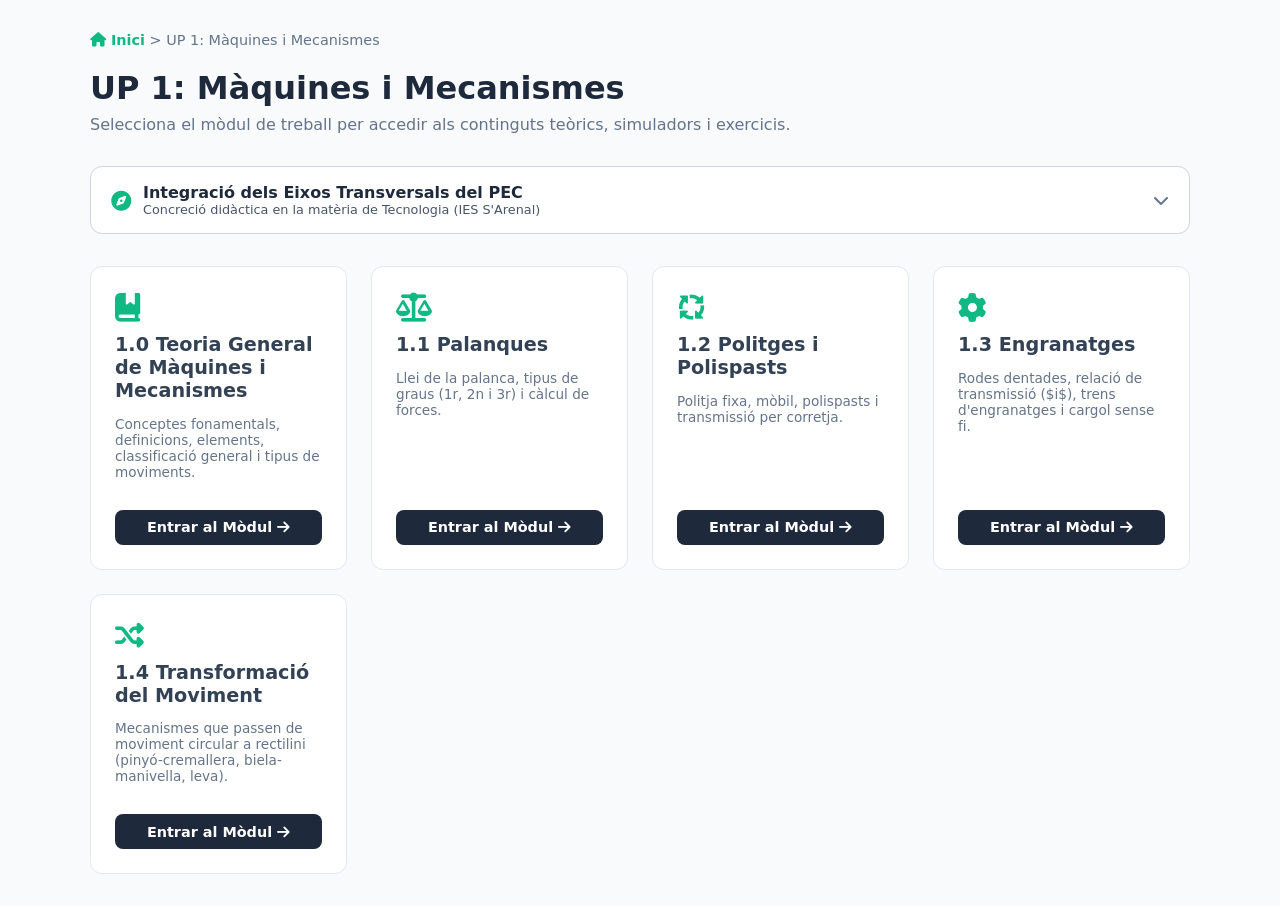
==== commit 30b7c8b6: "Teoria UP1" ====
--- a/3eso/index.html
+++ b/3eso/index.html
@@ -3,8 +3,8 @@
 <head>
     <meta charset="UTF-8">
     <meta name="viewport" content="width=device-width, initial-scale=1.0">
-    <title>UD 1: Màquines i Mecanismes | Tecnologia 3r ESO</title>
-    <link rel="stylesheet" href="https://cdnjs.cloudflare.com/ajax/libs/font-awesome/6.4.0/css/all.min.css">
+    <title>UP 1: Màquines i Mecanismes | Tecnologia 3r ESO</title>
+    <link rel="stylesheet" href="https://cdnjs.cloUPflare.com/ajax/libs/font-awesome/6.4.0/css/all.min.css">
     <style>
         /* Estils generals reutilitzats del lloc web */
         :root { --primary: #1e293b; --accent: #10b981; --bg: #f8fafc; }
@@ -24,11 +24,11 @@
 <body>
     <div class="container">
         <nav class="breadcrumb">
-            <a href="index.html"><i class="fa-solid fa-house"></i> Inici</a> &gt; <span>UD 1: Màquines i Mecanismes</span>
+            <a href="index.html"><i class="fa-solid fa-house"></i> Inici</a> &gt; <span>UP 1: Màquines i Mecanismes</span>
         </nav>
 
         <header style="margin-bottom: 2rem;">
-            <h1 style="color: var(--primary); font-size: 2rem; margin-bottom: 0.5rem;">UD 1: Màquines i Mecanismes</h1>
+            <h1 style="color: var(--primary); font-size: 2rem; margin-bottom: 0.5rem;">UP 1: Màquines i Mecanismes</h1>
             <p style="color: #64748b; margin: 0;">Selecciona el mòdul de treball per accedir als continguts teòrics, simuladors i exercicis.</p>
         </header>
 
@@ -68,7 +68,7 @@
                             <tr style="border-bottom: 1px solid #e2e8f0;">
                                 <td style="padding: 0.6rem; font-weight: bold;">Sostenibilitat Local</td>
                                 <td style="padding: 0.6rem;">Eficiència energètica i entorn de Mallorca.</td>
-                                <td style="padding: 0.6rem;">Estudi de màquines industrials locals.</td>
+                                <td style="padding: 0.6rem;">EstUPi de màquines industrials locals.</td>
                             </tr>
                         </tbody>
                     </table>
@@ -85,7 +85,7 @@
                     <h2 style="font-size: 1.2rem; margin: 0 0 0.5rem 0;">1.0 Teoria General de Màquines i Mecanismes</h2>
                     <p style="font-size: 0.85rem; color: #64748b;">Conceptes fonamentals, definicions, elements, classificació general i tipus de moviments.</p>
                 </div>
-                <a href="3ESO_U1_0_teoria.html" class="btn-action">Entrar al Mòdul <i class="fa-solid fa-arrow-right"></i></a>
+                <a href="3eso/3ESO_U1_1_maquines_i_mecanismes.html" class="btn-action">Entrar al Mòdul <i class="fa-solid fa-arrow-right"></i></a>
             </article>
 
             <!-- Subbloc 1.1 -->
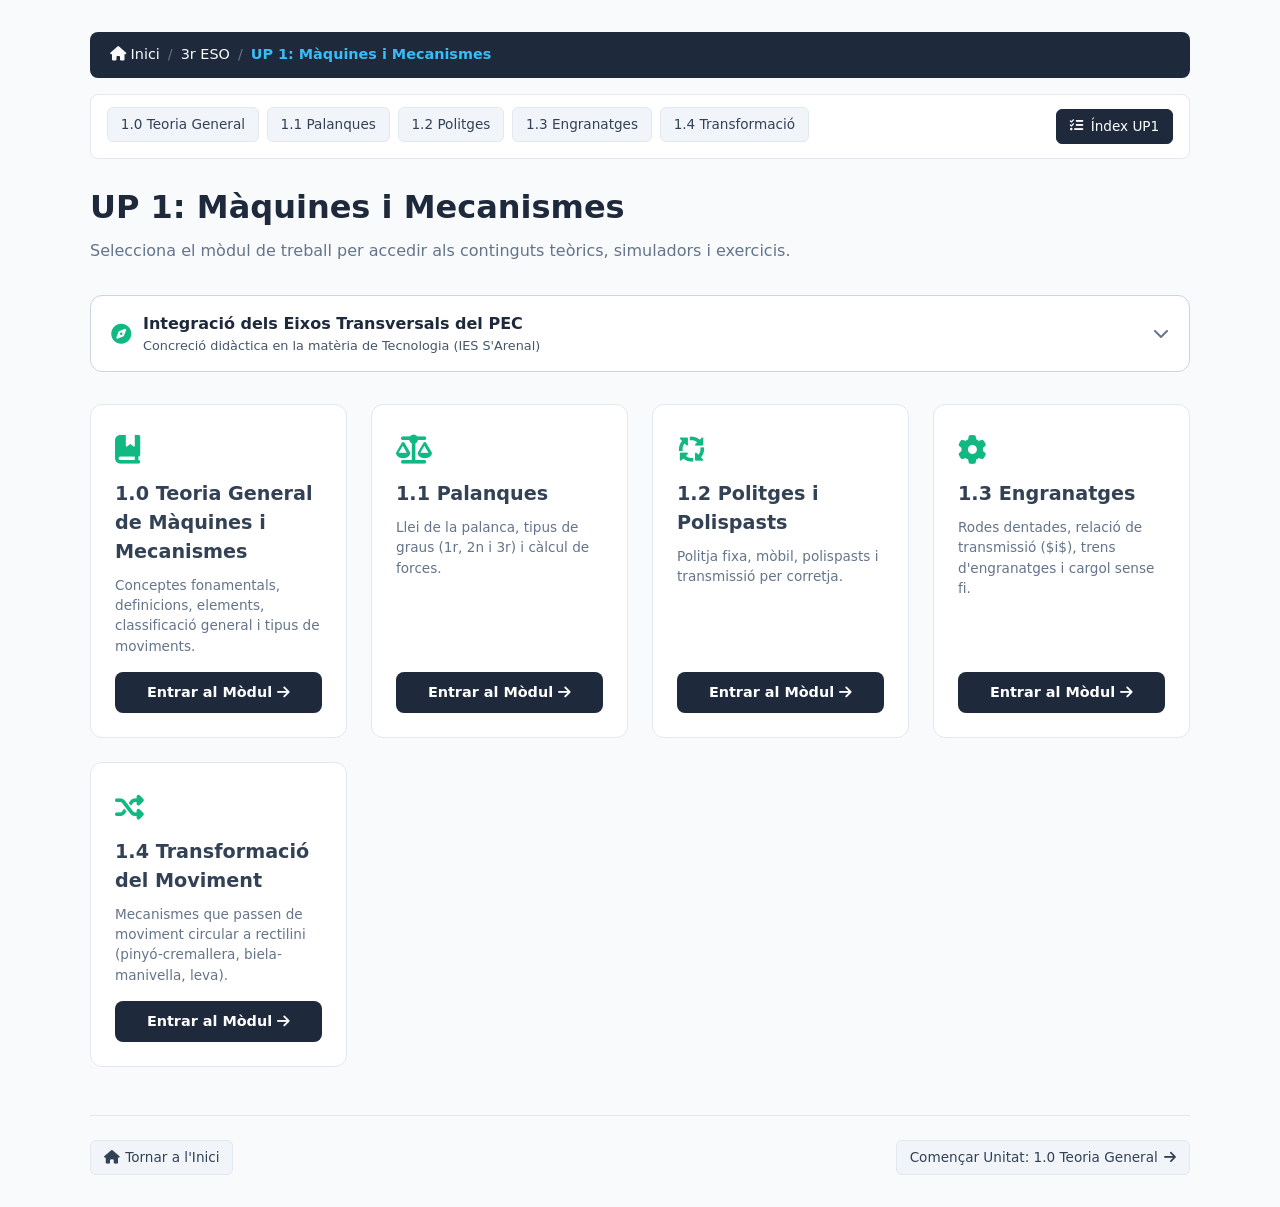
==== commit 123ffbf7: "canvis menus" ====
--- a/3eso/index.html
+++ b/3eso/index.html
@@ -4,27 +4,223 @@
     <meta charset="UTF-8">
     <meta name="viewport" content="width=device-width, initial-scale=1.0">
     <title>UP 1: Màquines i Mecanismes | Tecnologia 3r ESO</title>
-    <link rel="stylesheet" href="https://cdnjs.cloUPflare.com/ajax/libs/font-awesome/6.4.0/css/all.min.css">
+    <link rel="stylesheet" href="https://cdnjs.cloudflare.com/ajax/libs/font-awesome/6.4.0/css/all.min.css">
     <style>
         /* Estils generals reutilitzats del lloc web */
-        :root { --primary: #1e293b; --accent: #10b981; --bg: #f8fafc; }
-        body { font-family: system-ui, -apple-system, sans-serif; background: var(--bg); color: #334155; margin: 0; padding: 2rem; }
+        :root { 
+            --primary: #1e293b; 
+            --accent: #10b981; 
+            --bg: #f8fafc; 
+            --border: #e2e8f0;
+            --text: #334155;
+            --card-bg: #ffffff;
+        }
+
+        * {
+            box-sizing: border-box;
+            margin: 0;
+            padding: 0;
+        }
+
+        body { 
+            font-family: system-ui, -apple-system, sans-serif; 
+            background: var(--bg); 
+            color: var(--text); 
+            padding: 2rem; 
+            line-height: 1.5;
+        }
+
         .container { max-width: 1100px; margin: 0 auto; }
-        .breadcrumb { font-size: 0.9rem; color: #64748b; margin-bottom: 1rem; }
-        .breadcrumb a { color: var(--accent); text-decoration: none; font-weight: 600; }
-        .grid-modules { display: grid; grid-template-columns: repeat(auto-fit, minmax(240px, 1fr)); gap: 1.5rem; margin-top: 2rem; }
-        .card-module { background: white; border-radius: 12px; padding: 1.5rem; border: 1px solid #e2e8f0; display: flex; flex-direction: column; justify-content: space-between; transition: transform 0.2s, box-shadow 0.2s; }
-        .card-module:hover { transform: translateY(-3px); box-shadow: 0 10px 15px -3px rgba(0,0,0,0.1); }
-        .btn-action { display: inline-block; padding: 0.6rem 1rem; background: var(--primary); color: white; border-radius: 8px; text-decoration: none; text-align: center; font-weight: 600; margin-top: 1rem; font-size: 0.9rem; }
+
+        /* --- NAVEGACIÓ PRINCIPAL / BREADCRUMB --- */
+        .top-nav {
+            background-color: var(--primary);
+            border-radius: 8px;
+            padding: 0.75rem 1.25rem;
+            margin-bottom: 1rem;
+            display: flex;
+            justify-content: space-between;
+            align-items: center;
+            flex-wrap: wrap;
+            gap: 0.5rem;
+        }
+
+        .breadcrumb {
+            display: flex;
+            align-items: center;
+            gap: 0.5rem;
+            font-size: 0.9rem;
+            color: #94a3b8;
+            list-style: none;
+            margin-bottom: 0;
+        }
+
+        .breadcrumb li { margin-bottom: 0; }
+
+        .breadcrumb a {
+            color: #f8fafc;
+            text-decoration: none;
+            transition: color 0.2s;
+        }
+
+        .breadcrumb a:hover {
+            color: var(--accent);
+            text-decoration: underline;
+        }
+
+        .breadcrumb .separator { color: #64748b; }
+        .breadcrumb .current { color: #38bdf8; font-weight: 600; }
+
+        /* --- NAVEGACIÓ SECUNDÀRIA / SUBBLOCS DE LA UNITAT --- */
+        .unit-nav {
+            background: var(--card-bg);
+            border: 1px solid var(--border);
+            border-radius: 8px;
+            padding: 0.75rem 1rem;
+            margin-bottom: 1.5rem;
+            display: flex;
+            align-items: center;
+            justify-content: space-between;
+            gap: 1rem;
+            flex-wrap: wrap;
+        }
+
+        .unit-menu {
+            display: flex;
+            gap: 0.5rem;
+            overflow-x: auto;
+            padding-bottom: 0.25rem;
+        }
+
+        .nav-btn {
+            display: inline-flex;
+            align-items: center;
+            gap: 0.4rem;
+            padding: 0.4rem 0.8rem;
+            border-radius: 6px;
+            font-size: 0.85rem;
+            font-weight: 500;
+            text-decoration: none;
+            color: var(--text);
+            background-color: #f1f5f9;
+            border: 1px solid var(--border);
+            white-space: nowrap;
+            transition: all 0.2s ease;
+        }
+
+        .nav-btn:hover {
+            background-color: var(--primary);
+            color: white;
+            border-color: var(--primary);
+        }
+
+        .nav-btn.active {
+            background-color: var(--primary);
+            color: white;
+            border-color: var(--primary);
+        }
+
+        .grid-modules { 
+            display: grid; 
+            grid-template-columns: repeat(auto-fit, minmax(240px, 1fr)); 
+            gap: 1.5rem; 
+            margin-top: 2rem; 
+        }
+
+        .card-module { 
+            background: white; 
+            border-radius: 12px; 
+            padding: 1.5rem; 
+            border: 1px solid #e2e8f0; 
+            display: flex; 
+            flex-direction: column; 
+            justify-content: space-between; 
+            transition: transform 0.2s, box-shadow 0.2s; 
+        }
+
+        .card-module:hover { 
+            transform: translateY(-3px); 
+            box-shadow: 0 10px 15px -3px rgba(0,0,0,0.1); 
+        }
+
+        .btn-action { 
+            display: inline-block; 
+            padding: 0.6rem 1rem; 
+            background: var(--primary); 
+            color: white; 
+            border-radius: 8px; 
+            text-decoration: none; 
+            text-align: center; 
+            font-weight: 600; 
+            margin-top: 1rem; 
+            font-size: 0.9rem; 
+        }
+
         .btn-action:hover { background: #0f172a; }
+
         details summary::-webkit-details-marker { display: none; }
         details[open] .icon-arrow { transform: rotate(180deg); }
+
+        /* --- FOOTER DE NAVEGACIÓ --- */
+        footer {
+            margin-top: 3rem;
+            padding-top: 1.5rem;
+            border-top: 1px solid var(--border);
+            display: flex;
+            justify-content: space-between;
+            align-items: center;
+            flex-wrap: wrap;
+            gap: 1rem;
+        }
+
+        .footer-nav {
+            display: flex;
+            gap: 1rem;
+            width: 100%;
+            justify-content: space-between;
+        }
+
+        @media (max-width: 600px) {
+            .top-nav {
+                flex-direction: column;
+                align-items: flex-start;
+            }
+            .unit-nav {
+                flex-direction: column;
+                align-items: stretch;
+            }
+            .footer-nav {
+                flex-direction: column;
+            }
+            .footer-nav .nav-btn {
+                justify-content: center;
+            }
+        }
     </style>
 </head>
 <body>
     <div class="container">
-        <nav class="breadcrumb">
-            <a href="index.html"><i class="fa-solid fa-house"></i> Inici</a> &gt; <span>UP 1: Màquines i Mecanismes</span>
+        <!-- 1. BREADCRUMB / NAVEGACIÓ GLOBAL -->
+        <nav class="top-nav" aria-label="Navegació global">
+            <ul class="breadcrumb">
+                <li><a href="../index.html"><i class="fa-solid fa-house"></i> Inici</a></li>
+                <li class="separator">/</li>
+                <li><a href="index.html">3r ESO</a></li>
+                <li class="separator">/</li>
+                <li class="current">UP 1: Màquines i Mecanismes</li>
+            </ul>
+        </nav>
+
+        <!-- 2. SUB-NAVEGACIÓ DE LA UNITAT -->
+        <nav class="unit-nav" aria-label="Navegació de la unitat">
+            <div class="unit-menu">
+                <a href="3ESO_U1_1_maquines_i_mecanismes.html" class="nav-btn">1.0 Teoria General</a>
+                <a href="3ESO_U1_1_palanques.html" class="nav-btn">1.1 Palanques</a>
+                <a href="3ESO_U1_2_politges.html" class="nav-btn">1.2 Politges</a>
+                <a href="3ESO_U1_3_engranatges.html" class="nav-btn">1.3 Engranatges</a>
+                <a href="3ESO_U1_4_transformacio.html" class="nav-btn">1.4 Transformació</a>
+            </div>
+            <a href="3ESO_U1_index.html" class="nav-btn active"><i class="fa-solid fa-list-check"></i> Índex UP1</a>
         </nav>
 
         <header style="margin-bottom: 2rem;">
@@ -68,7 +264,7 @@
                             <tr style="border-bottom: 1px solid #e2e8f0;">
                                 <td style="padding: 0.6rem; font-weight: bold;">Sostenibilitat Local</td>
                                 <td style="padding: 0.6rem;">Eficiència energètica i entorn de Mallorca.</td>
-                                <td style="padding: 0.6rem;">EstUPi de màquines industrials locals.</td>
+                                <td style="padding: 0.6rem;">Estudi de màquines industrials locals.</td>
                             </tr>
                         </tbody>
                     </table>
@@ -78,14 +274,14 @@
 
         <!-- Grid dels Subblocs -->
         <main class="grid-modules">
-            <!-- Subbloc 1.0 (Nova pastilla afegida) -->
+            <!-- Subbloc 1.0 -->
             <article class="card-module">
                 <div>
                     <div style="color: var(--accent); font-size: 1.8rem; margin-bottom: 0.5rem;"><i class="fa-solid fa-book-bookmark"></i></div>
                     <h2 style="font-size: 1.2rem; margin: 0 0 0.5rem 0;">1.0 Teoria General de Màquines i Mecanismes</h2>
                     <p style="font-size: 0.85rem; color: #64748b;">Conceptes fonamentals, definicions, elements, classificació general i tipus de moviments.</p>
                 </div>
-                <a href="3eso/3ESO_U1_1_maquines_i_mecanismes.html" class="btn-action">Entrar al Mòdul <i class="fa-solid fa-arrow-right"></i></a>
+                <a href="3ESO_U1_1_maquines_i_mecanismes.html" class="btn-action">Entrar al Mòdul <i class="fa-solid fa-arrow-right"></i></a>
             </article>
 
             <!-- Subbloc 1.1 -->
@@ -128,6 +324,14 @@
                 <a href="3ESO_U1_4_transformacio.html" class="btn-action">Entrar al Mòdul <i class="fa-solid fa-arrow-right"></i></a>
             </article>
         </main>
+
+        <!-- 3. NAVEGACIÓ INFERIOR / FOOTER -->
+        <footer>
+            <div class="footer-nav">
+                <a href="../index.html" class="nav-btn"><i class="fa-solid fa-house"></i> Tornar a l'Inici</a>
+                <a href="3ESO_U1_1_maquines_i_mecanismes.html" class="nav-btn">Començar Unitat: 1.0 Teoria General <i class="fa-solid fa-arrow-right"></i></a>
+            </div>
+        </footer>
     </div>
 </body>
 </html>
